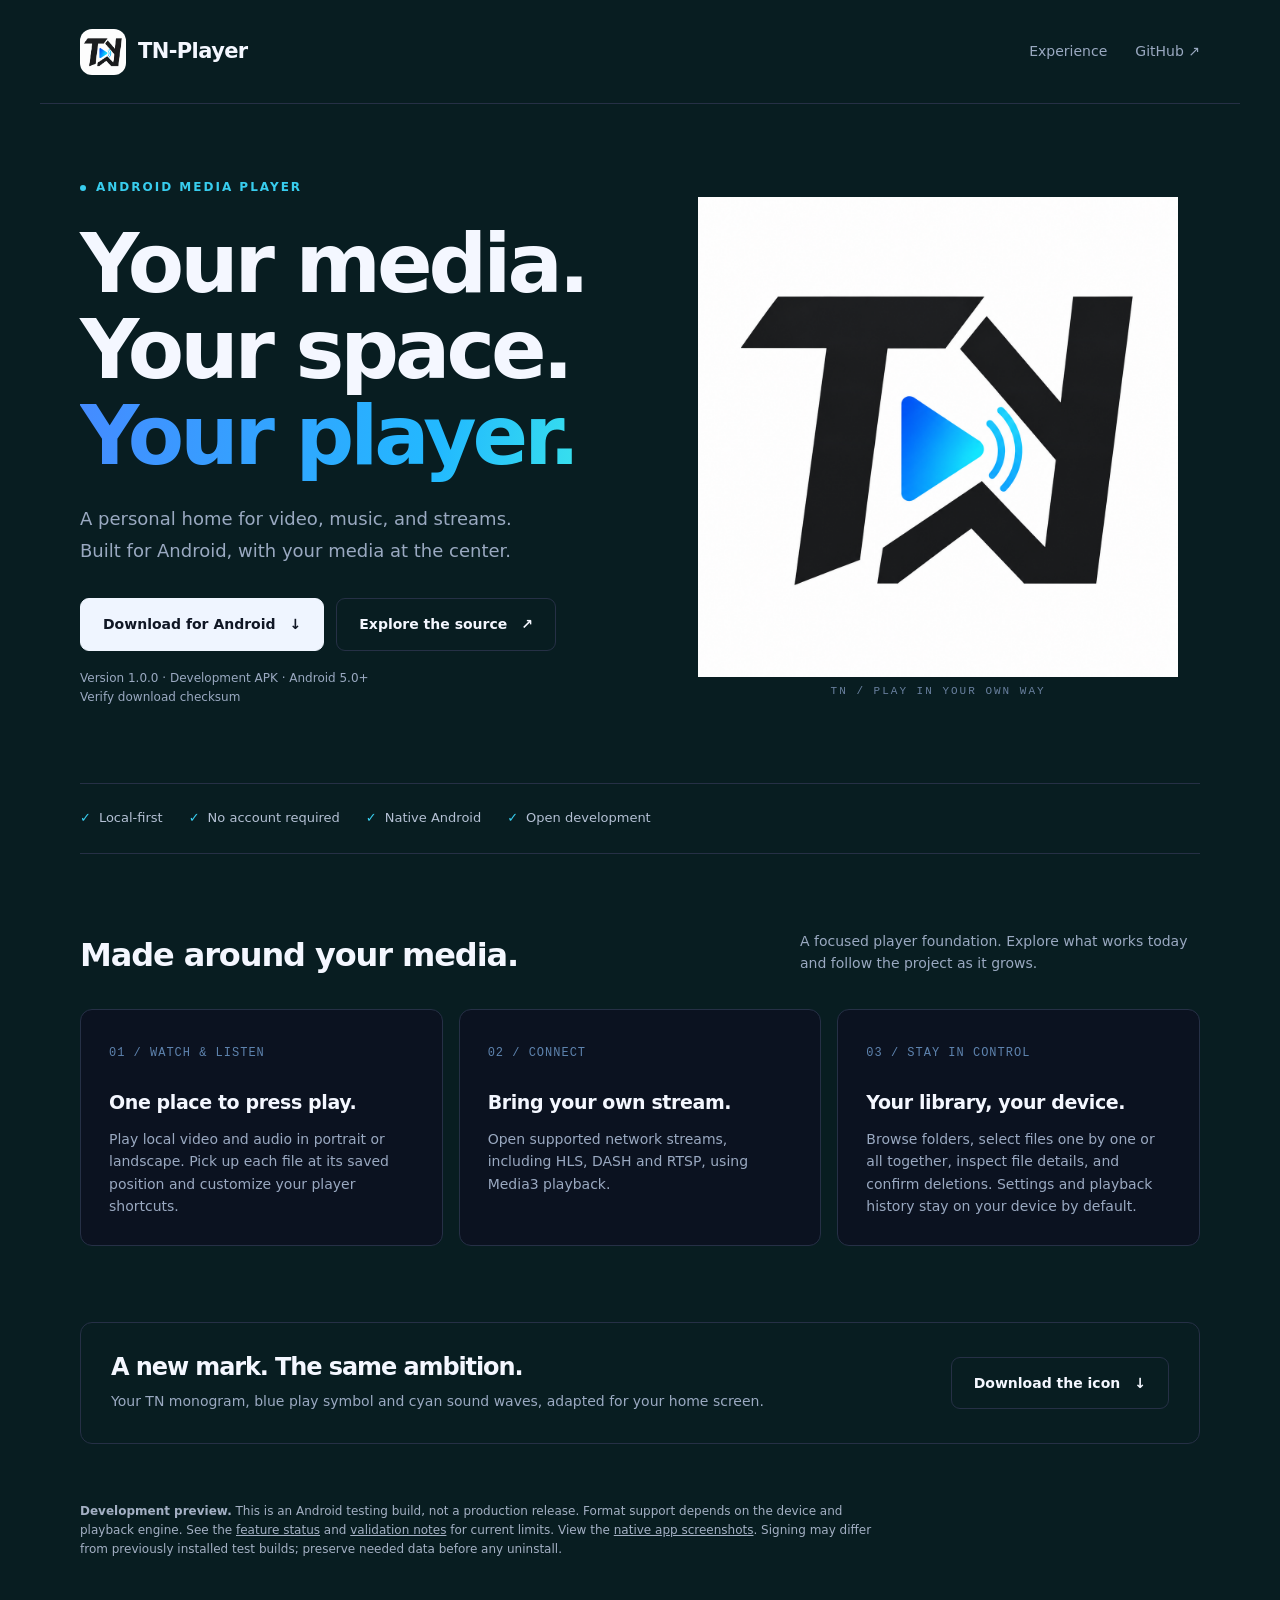
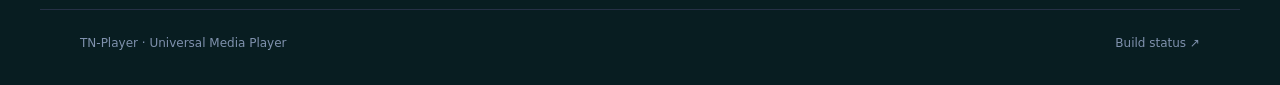
==== index.html @ 4b14e3c4 "Document validated file controls and player upgrade with native screenshots [skip ci]" ====
<!doctype html>
<html lang="en">
<head>
<meta charset="utf-8"><meta name="viewport" content="width=device-width, initial-scale=1">
<title>TN-Player — Your media. Your player.</title>
<meta name="description" content="Meet TN-Player, a local-first Android media player. Explore the project and download the latest testing build.">
<meta name="theme-color" content="#081d21"><link rel="icon" type="image/png" href="assets/tn-player-icon.png?brand=tn-user-logo"><link rel="apple-touch-icon" href="assets/tn-player-icon.png?brand=tn-user-logo">
<style>
:root{color-scheme:dark;--ink:#081d21;--text:#f4f7ff;--muted:#9aa9c1;--line:#263046;--accent:#38cdee}*{box-sizing:border-box}html{scroll-behavior:smooth}body{margin:0;background:var(--ink);color:var(--text);font:16px/1.6 system-ui,-apple-system,BlinkMacSystemFont,"Segoe UI",sans-serif}a{color:inherit;text-decoration:none}a:focus-visible{outline:3px solid var(--accent);outline-offset:6px}button,a{touch-action:manipulation}main,header,footer{max-width:1200px;margin:auto;padding:0 40px}header{height:104px;display:flex;align-items:center;justify-content:space-between;border-bottom:1px solid var(--line)}.brand{display:flex;align-items:center;gap:12px;font-size:21px;font-weight:750;letter-spacing:-.6px}.brand img{width:46px;height:46px;border-radius:12px}nav{display:flex;gap:28px;color:var(--muted);font-size:14px}nav a:hover{color:white}.hero{min-height:650px;display:grid;grid-template-columns:1.1fr 1fr;align-items:center;gap:20px;padding:74px 0 64px}.eyebrow{font-size:12px;font-weight:650;letter-spacing:2px;color:var(--accent);text-transform:uppercase;display:flex;align-items:center;gap:10px}.eyebrow:before{content:"";width:6px;height:6px;border-radius:100%;background:var(--accent)}h1{font-size:clamp(48px,6.6vw,82px);line-height:1.05;font-weight:720;letter-spacing:-4px;margin:24px 0}.gradient{background:linear-gradient(100deg,#458bff,#22b9ff 72%,#38e0ed);color:transparent;background-clip:text}p{color:var(--muted)}.intro{max-width:435px;font-size:18px;line-height:1.75}.actions{display:flex;flex-wrap:wrap;gap:12px;margin-top:32px}.button{display:inline-flex;align-items:center;justify-content:center;gap:14px;padding:14px 22px;min-height:52px;border:1px solid var(--line);border-radius:9px;font-size:14px;font-weight:650;transition:background .2s}.button.primary{background:#eff5ff;color:#101725;border-color:#eff5ff}.button:hover{background:#1a263e}.button.primary:hover{background:#bfeefb}.note{font-size:12px;margin-top:18px;max-width:450px}.art{position:relative;display:flex;flex-direction:column;align-items:center}.art img{display:block;width:100%;max-width:480px;aspect-ratio:1;object-fit:contain}.art-label{color:#69809f;font:11px/1.6 ui-monospace,monospace;letter-spacing:2px;margin-top:6px}.facts{display:flex;gap:26px;flex-wrap:wrap;padding:24px 0;border-top:1px solid var(--line);border-bottom:1px solid var(--line);color:#b4c0d4;font-size:13px}.facts span:before{content:"✓";color:var(--accent);margin-right:8px}.details{padding:76px 0}.section-head{display:flex;justify-content:space-between;align-items:end;gap:28px;margin-bottom:34px}h2{font-size:32px;line-height:1.2;letter-spacing:-1.1px;margin:0}.section-head p{max-width:400px;font-size:14px;margin:0}.cards{display:grid;grid-template-columns:repeat(3,1fr);gap:16px}.card{border:1px solid var(--line);border-radius:12px;padding:28px;background:#0b1220}.number{font:12px ui-monospace,monospace;color:#5e83ae;letter-spacing:1px}h3{font-size:19px;font-weight:620;margin:24px 0 10px;letter-spacing:-.4px}.card p{font-size:14px;margin:0}.identity{display:flex;align-items:center;justify-content:space-between;gap:24px;border:1px solid var(--line);border-radius:12px;padding:30px;margin-bottom:58px}.identity h2{font-size:24px}.identity p{font-size:14px;margin:8px 0 0}.status{color:#a4b0c4;font-size:12px;max-width:820px;padding-bottom:38px}.status a{text-decoration:underline}footer{display:flex;justify-content:space-between;gap:20px;padding-top:24px;padding-bottom:32px;border-top:1px solid var(--line);font-size:12px;color:#7f91ad}.skip{position:absolute;left:-9999px}.skip:focus{left:20px;top:10px;background:#fff;color:#000;padding:10px;z-index:2}@media(max-width:760px){main,header,footer{padding-left:24px;padding-right:24px}header{height:82px}nav{gap:18px}nav .optional{display:none}.hero{grid-template-columns:1fr;padding:48px 0 32px;gap:20px}.hero h1{letter-spacing:-2.5px}.intro{font-size:17px}.art{grid-row:2;max-width:330px;margin:auto}.art img{max-width:300px}.art-label{font-size:10px}.facts{gap:16px;font-size:12px}.details{padding:48px 0}.section-head{display:block}.section-head p{margin-top:18px}.cards{grid-template-columns:1fr}.card{padding:24px}.card h3{margin-top:14px}.identity{align-items:start;flex-direction:column;padding:24px}footer{flex-wrap:wrap}}@media(prefers-reduced-motion:reduce){html{scroll-behavior:auto}*{transition:none!important}}
</style>
</head>
<body>
<a class="skip" href="#main">Skip to content</a>
<header><a class="brand" href="./" aria-label="TN-Player home"><img src="assets/tn-player-icon.png?brand=tn-user-logo" alt="" width="46" height="46">TN-Player</a><nav aria-label="Main navigation"><a class="optional" href="#experience">Experience</a><a href="https://github.com/Tajoor621/TN-Player">GitHub ↗</a></nav></header>
<main id="main">
<section class="hero" aria-labelledby="title"><div><div class="eyebrow">Android media player</div><h1 id="title">Your media.<br>Your space.<br><span class="gradient">Your player.</span></h1><p class="intro">A personal home for video, music, and streams. Built for Android, with your media at the center.</p><div class="actions"><a class="button primary" href="downloads/TN-Player-1.0.0-debug.apk" download>Download for Android <span aria-hidden="true">↓</span></a><a class="button" href="https://github.com/Tajoor621/TN-Player">Explore the source <span aria-hidden="true">↗</span></a></div><p class="note">Version 1.0.0 · Development APK · Android 5.0+<br><a href="downloads/SHA256SUMS.txt">Verify download checksum</a></p></div><div class="art"><img src="assets/tn-player-icon.png?brand=tn-user-logo" alt="TN-Player icon: black TN monogram with a blue play symbol and cyan sound waves" width="480" height="480" fetchpriority="high"><div class="art-label">TN / PLAY IN YOUR OWN WAY</div></div></section>
<div class="facts" aria-label="App principles"><span>Local-first</span><span>No account required</span><span>Native Android</span><span>Open development</span></div>
<section class="details" id="experience" aria-labelledby="experience-title"><div class="section-head"><h2 id="experience-title">Made around your media.</h2><p>A focused player foundation. Explore what works today and follow the project as it grows.</p></div><div class="cards"><article class="card"><span class="number">01 / WATCH &amp; LISTEN</span><h3>One place to press play.</h3><p>Play local video and audio in portrait or landscape. Pick up each file at its saved position and customize your player shortcuts.</p></article><article class="card"><span class="number">02 / CONNECT</span><h3>Bring your own stream.</h3><p>Open supported network streams, including HLS, DASH and RTSP, using Media3 playback.</p></article><article class="card"><span class="number">03 / STAY IN CONTROL</span><h3>Your library, your device.</h3><p>Browse folders, select files one by one or all together, inspect file details, and confirm deletions. Settings and playback history stay on your device by default.</p></article></div></section>
<section class="identity" aria-labelledby="identity-title"><div><h2 id="identity-title">A new mark. The same ambition.</h2><p>Your TN monogram, blue play symbol and cyan sound waves, adapted for your home screen.</p></div><a class="button" href="assets/tn-player-icon.png?brand=tn-user-logo" download="TN-Player-logo.png">Download the icon <span aria-hidden="true">↓</span></a></section>
<p class="status"><strong>Development preview.</strong> This is an Android testing build, not a production release. Format support depends on the device and playback engine. See the <a href="https://github.com/Tajoor621/TN-Player/blob/main/FEATURE_STATUS.md">feature status</a> and <a href="https://github.com/Tajoor621/TN-Player/blob/main/VALIDATION.md">validation notes</a> for current limits. View the <a href="https://github.com/Tajoor621/TN-Player/blob/main/validation/reference-ui/README.md">native app screenshots</a>. Signing may differ from previously installed test builds; preserve needed data before any uninstall.</p>
</main><footer><span>TN-Player · Universal Media Player</span><a href="https://github.com/Tajoor621/TN-Player/actions">Build status ↗</a></footer>
</body></html>
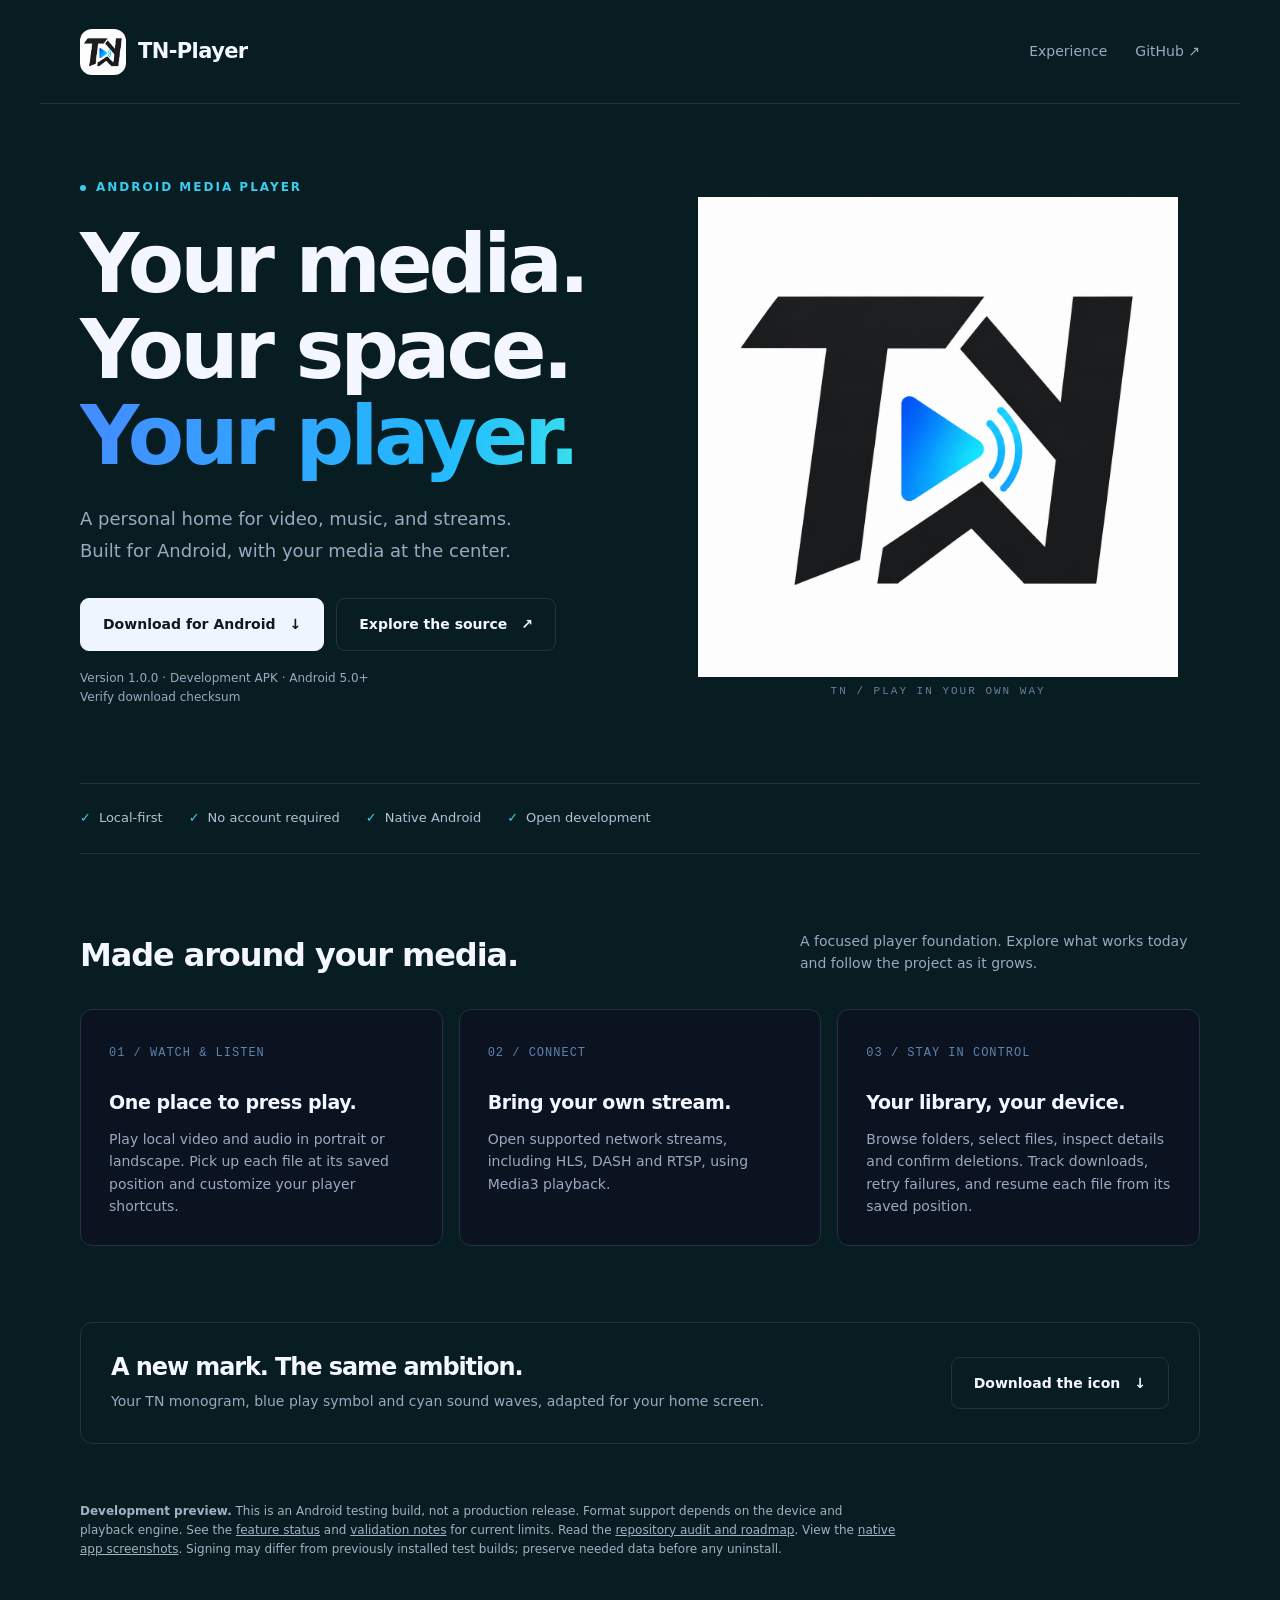
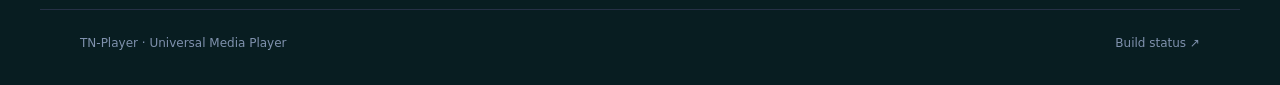
==== commit 0865d8e7: "Publish audit evidence and prevent duplicate dependency-update checks [skip ci]" ====
--- a/index.html
+++ b/index.html
@@ -15,8 +15,8 @@
 <main id="main">
 <section class="hero" aria-labelledby="title"><div><div class="eyebrow">Android media player</div><h1 id="title">Your media.<br>Your space.<br><span class="gradient">Your player.</span></h1><p class="intro">A personal home for video, music, and streams. Built for Android, with your media at the center.</p><div class="actions"><a class="button primary" href="downloads/TN-Player-1.0.0-debug.apk" download>Download for Android <span aria-hidden="true">↓</span></a><a class="button" href="https://github.com/Tajoor621/TN-Player">Explore the source <span aria-hidden="true">↗</span></a></div><p class="note">Version 1.0.0 · Development APK · Android 5.0+<br><a href="downloads/SHA256SUMS.txt">Verify download checksum</a></p></div><div class="art"><img src="assets/tn-player-icon.png?brand=tn-user-logo" alt="TN-Player icon: black TN monogram with a blue play symbol and cyan sound waves" width="480" height="480" fetchpriority="high"><div class="art-label">TN / PLAY IN YOUR OWN WAY</div></div></section>
 <div class="facts" aria-label="App principles"><span>Local-first</span><span>No account required</span><span>Native Android</span><span>Open development</span></div>
-<section class="details" id="experience" aria-labelledby="experience-title"><div class="section-head"><h2 id="experience-title">Made around your media.</h2><p>A focused player foundation. Explore what works today and follow the project as it grows.</p></div><div class="cards"><article class="card"><span class="number">01 / WATCH &amp; LISTEN</span><h3>One place to press play.</h3><p>Play local video and audio in portrait or landscape. Pick up each file at its saved position and customize your player shortcuts.</p></article><article class="card"><span class="number">02 / CONNECT</span><h3>Bring your own stream.</h3><p>Open supported network streams, including HLS, DASH and RTSP, using Media3 playback.</p></article><article class="card"><span class="number">03 / STAY IN CONTROL</span><h3>Your library, your device.</h3><p>Browse folders, select files one by one or all together, inspect file details, and confirm deletions. Settings and playback history stay on your device by default.</p></article></div></section>
+<section class="details" id="experience" aria-labelledby="experience-title"><div class="section-head"><h2 id="experience-title">Made around your media.</h2><p>A focused player foundation. Explore what works today and follow the project as it grows.</p></div><div class="cards"><article class="card"><span class="number">01 / WATCH &amp; LISTEN</span><h3>One place to press play.</h3><p>Play local video and audio in portrait or landscape. Pick up each file at its saved position and customize your player shortcuts.</p></article><article class="card"><span class="number">02 / CONNECT</span><h3>Bring your own stream.</h3><p>Open supported network streams, including HLS, DASH and RTSP, using Media3 playback.</p></article><article class="card"><span class="number">03 / STAY IN CONTROL</span><h3>Your library, your device.</h3><p>Browse folders, select files, inspect details and confirm deletions. Track downloads, retry failures, and resume each file from its saved position.</p></article></div></section>
 <section class="identity" aria-labelledby="identity-title"><div><h2 id="identity-title">A new mark. The same ambition.</h2><p>Your TN monogram, blue play symbol and cyan sound waves, adapted for your home screen.</p></div><a class="button" href="assets/tn-player-icon.png?brand=tn-user-logo" download="TN-Player-logo.png">Download the icon <span aria-hidden="true">↓</span></a></section>
-<p class="status"><strong>Development preview.</strong> This is an Android testing build, not a production release. Format support depends on the device and playback engine. See the <a href="https://github.com/Tajoor621/TN-Player/blob/main/FEATURE_STATUS.md">feature status</a> and <a href="https://github.com/Tajoor621/TN-Player/blob/main/VALIDATION.md">validation notes</a> for current limits. View the <a href="https://github.com/Tajoor621/TN-Player/blob/main/validation/reference-ui/README.md">native app screenshots</a>. Signing may differ from previously installed test builds; preserve needed data before any uninstall.</p>
+<p class="status"><strong>Development preview.</strong> This is an Android testing build, not a production release. Format support depends on the device and playback engine. See the <a href="https://github.com/Tajoor621/TN-Player/blob/main/FEATURE_STATUS.md">feature status</a> and <a href="https://github.com/Tajoor621/TN-Player/blob/main/VALIDATION.md">validation notes</a> for current limits. Read the <a href="https://github.com/Tajoor621/TN-Player/blob/main/AUDIT.md">repository audit and roadmap</a>. View the <a href="https://github.com/Tajoor621/TN-Player/blob/main/validation/reference-ui/README.md">native app screenshots</a>. Signing may differ from previously installed test builds; preserve needed data before any uninstall.</p>
 </main><footer><span>TN-Player · Universal Media Player</span><a href="https://github.com/Tajoor621/TN-Player/actions">Build status ↗</a></footer>
 </body></html>
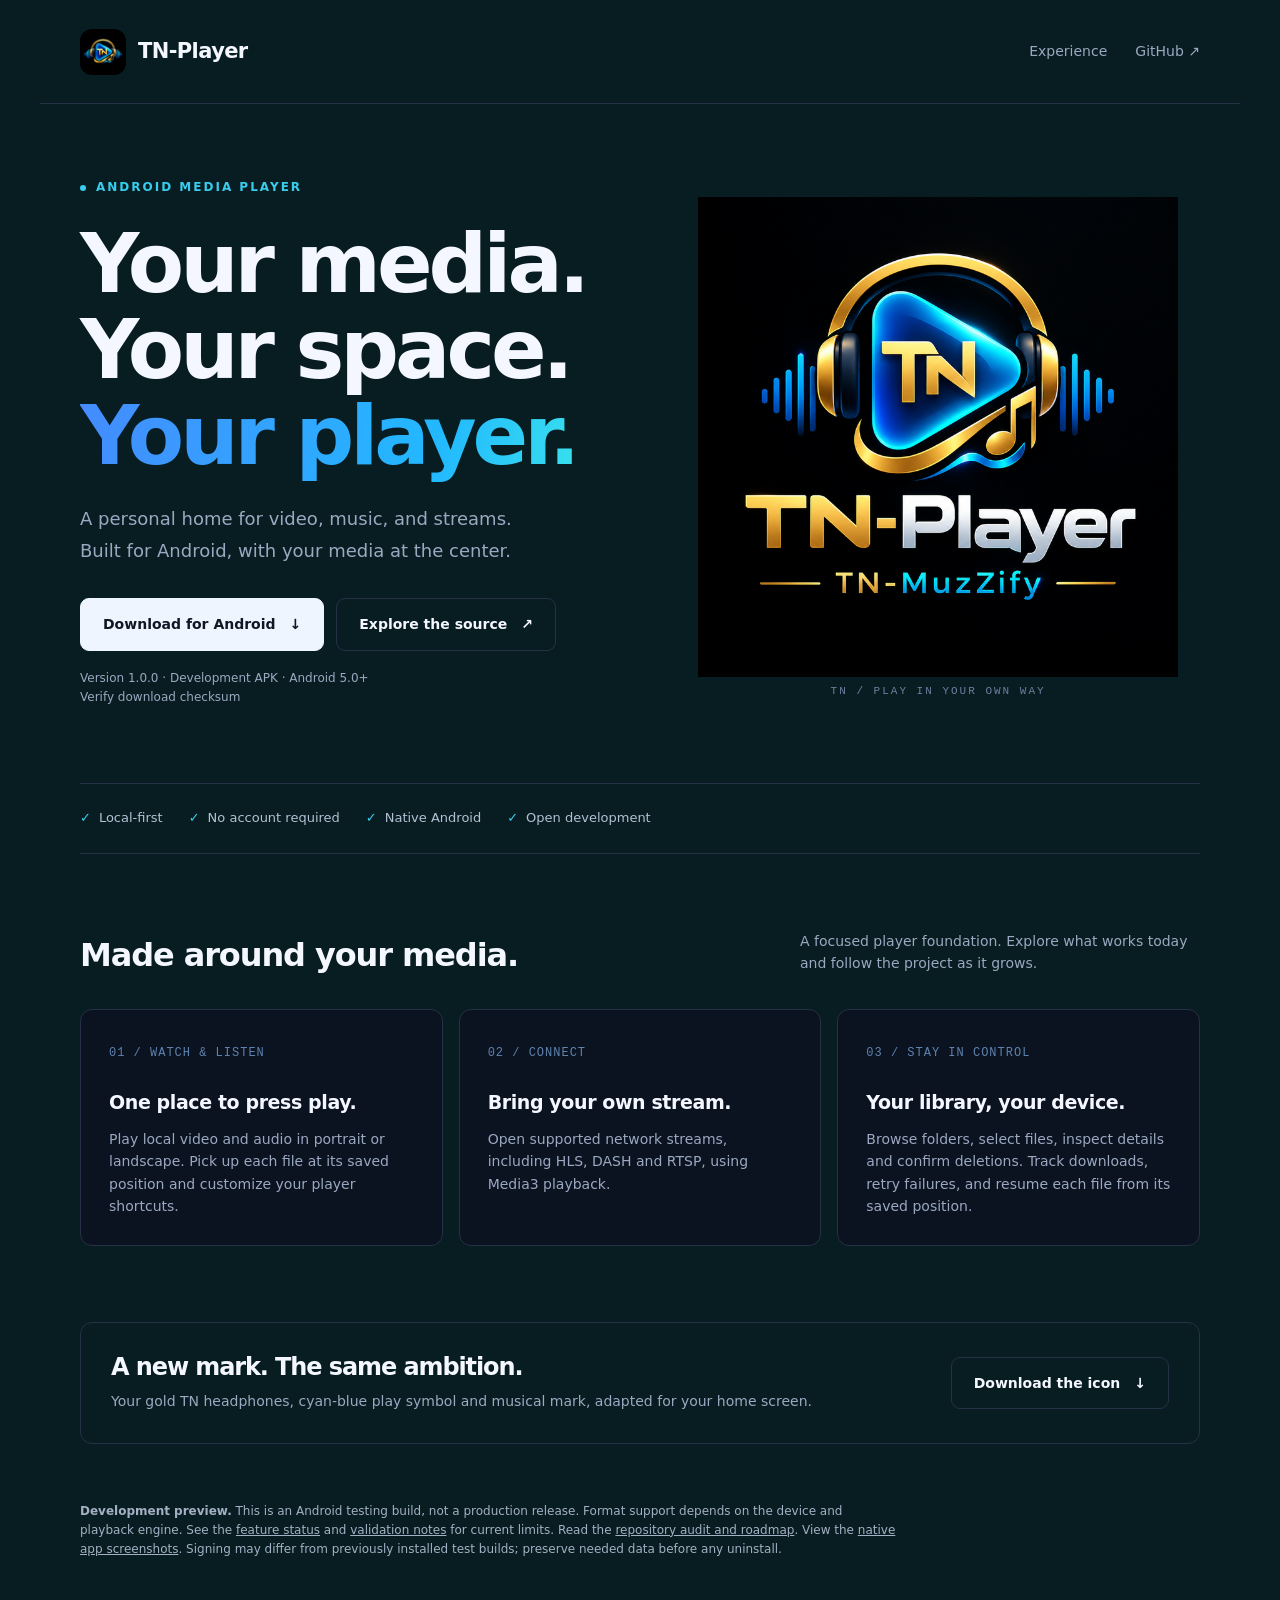
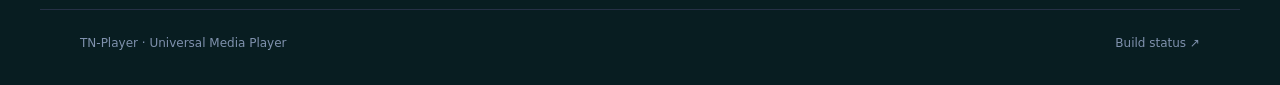
==== commit 82b7642d: "Integrate supplied gold TN identity, encrypted caption recovery and player controls" ====
--- a/index.html
+++ b/index.html
@@ -4,19 +4,19 @@
 <meta charset="utf-8"><meta name="viewport" content="width=device-width, initial-scale=1">
 <title>TN-Player — Your media. Your player.</title>
 <meta name="description" content="Meet TN-Player, a local-first Android media player. Explore the project and download the latest testing build.">
-<meta name="theme-color" content="#081d21"><link rel="icon" type="image/png" href="assets/tn-player-icon.png?brand=tn-user-logo"><link rel="apple-touch-icon" href="assets/tn-player-icon.png?brand=tn-user-logo">
+<meta name="theme-color" content="#081d21"><link rel="icon" type="image/png" href="assets/tn-player-icon.png?brand=tn-gold-cyan-20261018"><link rel="apple-touch-icon" href="assets/tn-player-icon.png?brand=tn-gold-cyan-20261018">
 <style>
 :root{color-scheme:dark;--ink:#081d21;--text:#f4f7ff;--muted:#9aa9c1;--line:#263046;--accent:#38cdee}*{box-sizing:border-box}html{scroll-behavior:smooth}body{margin:0;background:var(--ink);color:var(--text);font:16px/1.6 system-ui,-apple-system,BlinkMacSystemFont,"Segoe UI",sans-serif}a{color:inherit;text-decoration:none}a:focus-visible{outline:3px solid var(--accent);outline-offset:6px}button,a{touch-action:manipulation}main,header,footer{max-width:1200px;margin:auto;padding:0 40px}header{height:104px;display:flex;align-items:center;justify-content:space-between;border-bottom:1px solid var(--line)}.brand{display:flex;align-items:center;gap:12px;font-size:21px;font-weight:750;letter-spacing:-.6px}.brand img{width:46px;height:46px;border-radius:12px}nav{display:flex;gap:28px;color:var(--muted);font-size:14px}nav a:hover{color:white}.hero{min-height:650px;display:grid;grid-template-columns:1.1fr 1fr;align-items:center;gap:20px;padding:74px 0 64px}.eyebrow{font-size:12px;font-weight:650;letter-spacing:2px;color:var(--accent);text-transform:uppercase;display:flex;align-items:center;gap:10px}.eyebrow:before{content:"";width:6px;height:6px;border-radius:100%;background:var(--accent)}h1{font-size:clamp(48px,6.6vw,82px);line-height:1.05;font-weight:720;letter-spacing:-4px;margin:24px 0}.gradient{background:linear-gradient(100deg,#458bff,#22b9ff 72%,#38e0ed);color:transparent;background-clip:text}p{color:var(--muted)}.intro{max-width:435px;font-size:18px;line-height:1.75}.actions{display:flex;flex-wrap:wrap;gap:12px;margin-top:32px}.button{display:inline-flex;align-items:center;justify-content:center;gap:14px;padding:14px 22px;min-height:52px;border:1px solid var(--line);border-radius:9px;font-size:14px;font-weight:650;transition:background .2s}.button.primary{background:#eff5ff;color:#101725;border-color:#eff5ff}.button:hover{background:#1a263e}.button.primary:hover{background:#bfeefb}.note{font-size:12px;margin-top:18px;max-width:450px}.art{position:relative;display:flex;flex-direction:column;align-items:center}.art img{display:block;width:100%;max-width:480px;aspect-ratio:1;object-fit:contain}.art-label{color:#69809f;font:11px/1.6 ui-monospace,monospace;letter-spacing:2px;margin-top:6px}.facts{display:flex;gap:26px;flex-wrap:wrap;padding:24px 0;border-top:1px solid var(--line);border-bottom:1px solid var(--line);color:#b4c0d4;font-size:13px}.facts span:before{content:"✓";color:var(--accent);margin-right:8px}.details{padding:76px 0}.section-head{display:flex;justify-content:space-between;align-items:end;gap:28px;margin-bottom:34px}h2{font-size:32px;line-height:1.2;letter-spacing:-1.1px;margin:0}.section-head p{max-width:400px;font-size:14px;margin:0}.cards{display:grid;grid-template-columns:repeat(3,1fr);gap:16px}.card{border:1px solid var(--line);border-radius:12px;padding:28px;background:#0b1220}.number{font:12px ui-monospace,monospace;color:#5e83ae;letter-spacing:1px}h3{font-size:19px;font-weight:620;margin:24px 0 10px;letter-spacing:-.4px}.card p{font-size:14px;margin:0}.identity{display:flex;align-items:center;justify-content:space-between;gap:24px;border:1px solid var(--line);border-radius:12px;padding:30px;margin-bottom:58px}.identity h2{font-size:24px}.identity p{font-size:14px;margin:8px 0 0}.status{color:#a4b0c4;font-size:12px;max-width:820px;padding-bottom:38px}.status a{text-decoration:underline}footer{display:flex;justify-content:space-between;gap:20px;padding-top:24px;padding-bottom:32px;border-top:1px solid var(--line);font-size:12px;color:#7f91ad}.skip{position:absolute;left:-9999px}.skip:focus{left:20px;top:10px;background:#fff;color:#000;padding:10px;z-index:2}@media(max-width:760px){main,header,footer{padding-left:24px;padding-right:24px}header{height:82px}nav{gap:18px}nav .optional{display:none}.hero{grid-template-columns:1fr;padding:48px 0 32px;gap:20px}.hero h1{letter-spacing:-2.5px}.intro{font-size:17px}.art{grid-row:2;max-width:330px;margin:auto}.art img{max-width:300px}.art-label{font-size:10px}.facts{gap:16px;font-size:12px}.details{padding:48px 0}.section-head{display:block}.section-head p{margin-top:18px}.cards{grid-template-columns:1fr}.card{padding:24px}.card h3{margin-top:14px}.identity{align-items:start;flex-direction:column;padding:24px}footer{flex-wrap:wrap}}@media(prefers-reduced-motion:reduce){html{scroll-behavior:auto}*{transition:none!important}}
 </style>
 </head>
 <body>
 <a class="skip" href="#main">Skip to content</a>
-<header><a class="brand" href="./" aria-label="TN-Player home"><img src="assets/tn-player-icon.png?brand=tn-user-logo" alt="" width="46" height="46">TN-Player</a><nav aria-label="Main navigation"><a class="optional" href="#experience">Experience</a><a href="https://github.com/Tajoor621/TN-Player">GitHub ↗</a></nav></header>
+<header><a class="brand" href="./" aria-label="TN-Player home"><img src="assets/tn-player-icon.png?brand=tn-gold-cyan-20261018" alt="" width="46" height="46">TN-Player</a><nav aria-label="Main navigation"><a class="optional" href="#experience">Experience</a><a href="https://github.com/Tajoor621/TN-Player">GitHub ↗</a></nav></header>
 <main id="main">
-<section class="hero" aria-labelledby="title"><div><div class="eyebrow">Android media player</div><h1 id="title">Your media.<br>Your space.<br><span class="gradient">Your player.</span></h1><p class="intro">A personal home for video, music, and streams. Built for Android, with your media at the center.</p><div class="actions"><a class="button primary" href="downloads/TN-Player-1.0.0-debug.apk" download>Download for Android <span aria-hidden="true">↓</span></a><a class="button" href="https://github.com/Tajoor621/TN-Player">Explore the source <span aria-hidden="true">↗</span></a></div><p class="note">Version 1.0.0 · Development APK · Android 5.0+<br><a href="downloads/SHA256SUMS.txt">Verify download checksum</a></p></div><div class="art"><img src="assets/tn-player-icon.png?brand=tn-user-logo" alt="TN-Player icon: black TN monogram with a blue play symbol and cyan sound waves" width="480" height="480" fetchpriority="high"><div class="art-label">TN / PLAY IN YOUR OWN WAY</div></div></section>
+<section class="hero" aria-labelledby="title"><div><div class="eyebrow">Android media player</div><h1 id="title">Your media.<br>Your space.<br><span class="gradient">Your player.</span></h1><p class="intro">A personal home for video, music, and streams. Built for Android, with your media at the center.</p><div class="actions"><a class="button primary" href="downloads/TN-Player-1.0.0-debug.apk" download>Download for Android <span aria-hidden="true">↓</span></a><a class="button" href="https://github.com/Tajoor621/TN-Player">Explore the source <span aria-hidden="true">↗</span></a></div><p class="note">Version 1.0.0 · Development APK · Android 5.0+<br><a href="downloads/SHA256SUMS.txt">Verify download checksum</a></p></div><div class="art"><img src="assets/tn-player-brand.png?brand=tn-gold-cyan-20261018" alt="TN-Player icon: gold TN headphones and a cyan-blue play symbol" width="480" height="480" fetchpriority="high"><div class="art-label">TN / PLAY IN YOUR OWN WAY</div></div></section>
 <div class="facts" aria-label="App principles"><span>Local-first</span><span>No account required</span><span>Native Android</span><span>Open development</span></div>
 <section class="details" id="experience" aria-labelledby="experience-title"><div class="section-head"><h2 id="experience-title">Made around your media.</h2><p>A focused player foundation. Explore what works today and follow the project as it grows.</p></div><div class="cards"><article class="card"><span class="number">01 / WATCH &amp; LISTEN</span><h3>One place to press play.</h3><p>Play local video and audio in portrait or landscape. Pick up each file at its saved position and customize your player shortcuts.</p></article><article class="card"><span class="number">02 / CONNECT</span><h3>Bring your own stream.</h3><p>Open supported network streams, including HLS, DASH and RTSP, using Media3 playback.</p></article><article class="card"><span class="number">03 / STAY IN CONTROL</span><h3>Your library, your device.</h3><p>Browse folders, select files, inspect details and confirm deletions. Track downloads, retry failures, and resume each file from its saved position.</p></article></div></section>
-<section class="identity" aria-labelledby="identity-title"><div><h2 id="identity-title">A new mark. The same ambition.</h2><p>Your TN monogram, blue play symbol and cyan sound waves, adapted for your home screen.</p></div><a class="button" href="assets/tn-player-icon.png?brand=tn-user-logo" download="TN-Player-logo.png">Download the icon <span aria-hidden="true">↓</span></a></section>
+<section class="identity" aria-labelledby="identity-title"><div><h2 id="identity-title">A new mark. The same ambition.</h2><p>Your gold TN headphones, cyan-blue play symbol and musical mark, adapted for your home screen.</p></div><a class="button" href="assets/tn-player-icon.png?brand=tn-gold-cyan-20261018" download="TN-Player-logo.png">Download the icon <span aria-hidden="true">↓</span></a></section>
 <p class="status"><strong>Development preview.</strong> This is an Android testing build, not a production release. Format support depends on the device and playback engine. See the <a href="https://github.com/Tajoor621/TN-Player/blob/main/FEATURE_STATUS.md">feature status</a> and <a href="https://github.com/Tajoor621/TN-Player/blob/main/VALIDATION.md">validation notes</a> for current limits. Read the <a href="https://github.com/Tajoor621/TN-Player/blob/main/AUDIT.md">repository audit and roadmap</a>. View the <a href="https://github.com/Tajoor621/TN-Player/blob/main/validation/reference-ui/README.md">native app screenshots</a>. Signing may differ from previously installed test builds; preserve needed data before any uninstall.</p>
 </main><footer><span>TN-Player · Universal Media Player</span><a href="https://github.com/Tajoor621/TN-Player/actions">Build status ↗</a></footer>
 </body></html>
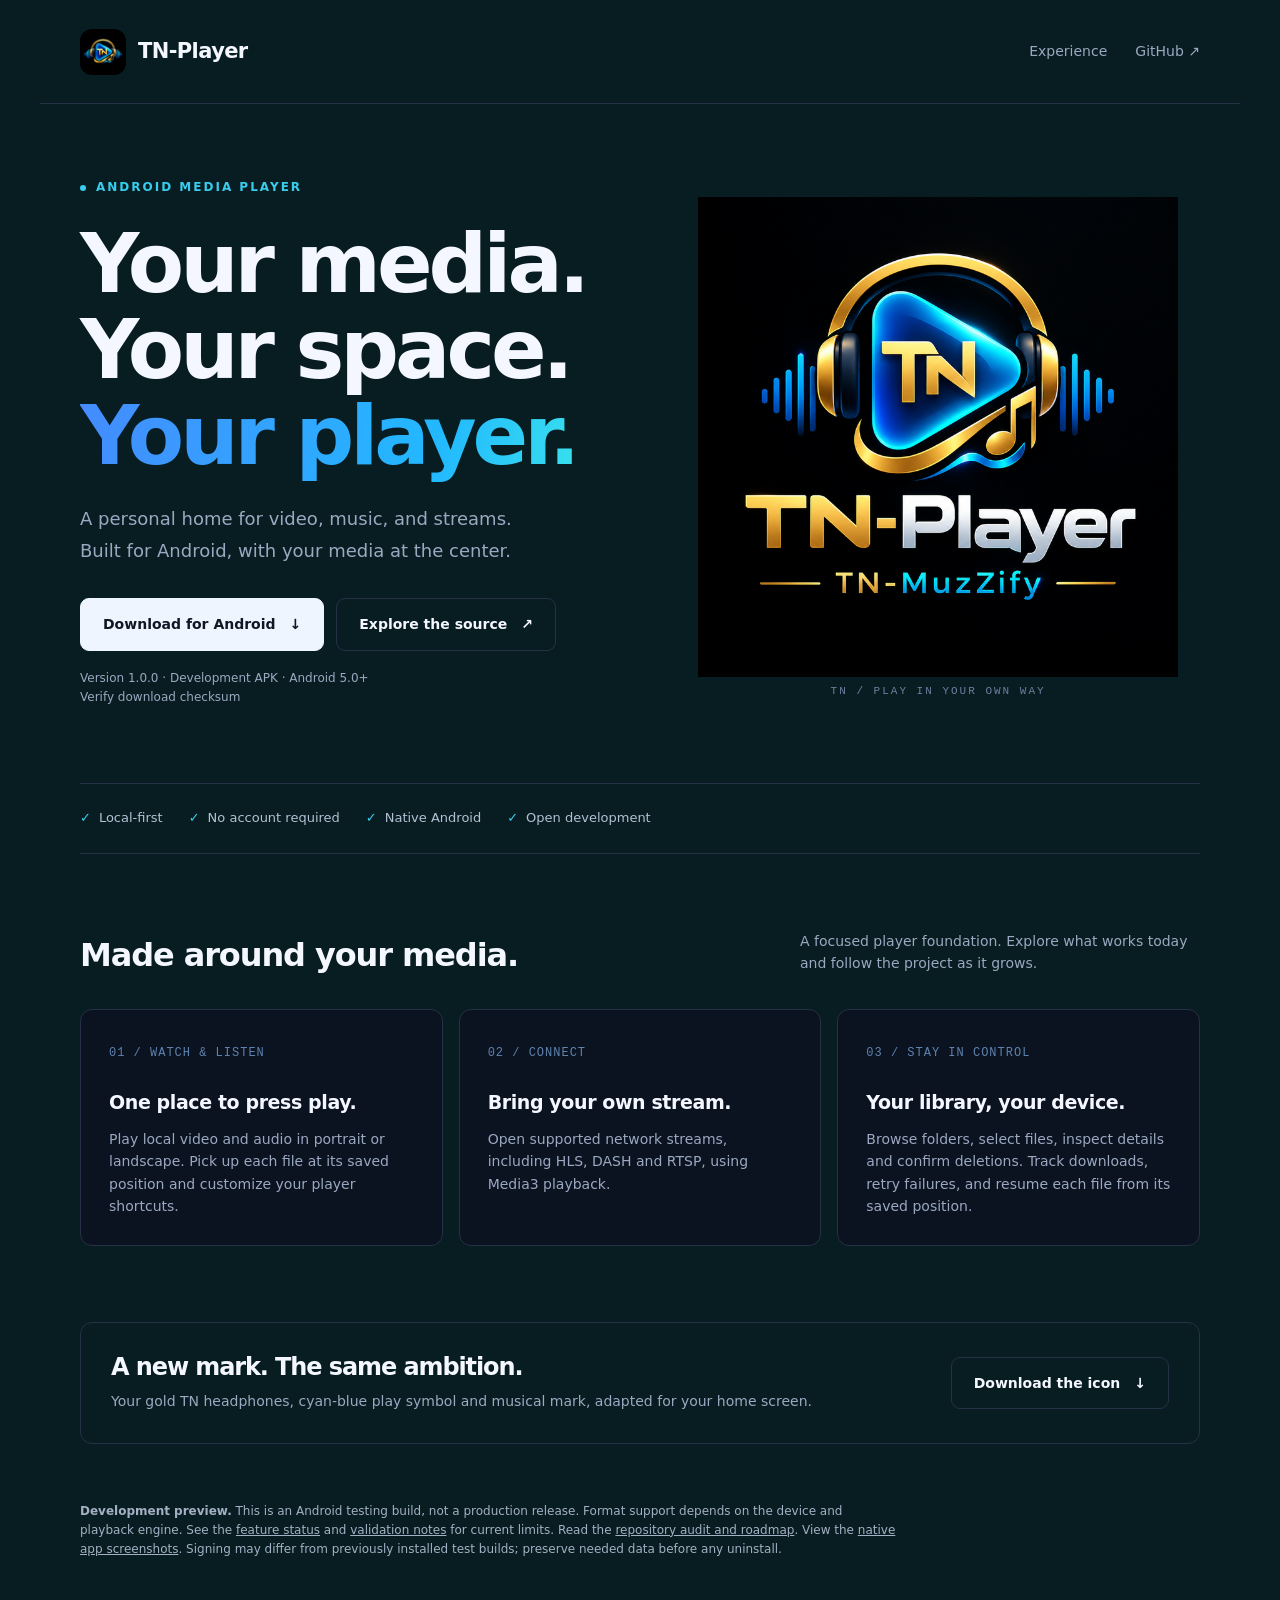
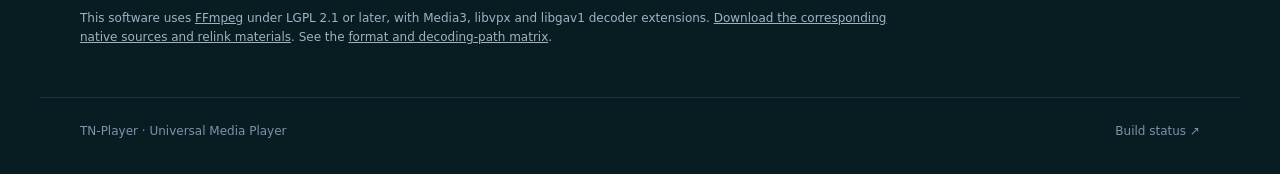
==== commit 81ed850e: "Integrate hardware-first software recovery, codec diagnostics and native playback tests" ====
--- a/index.html
+++ b/index.html
@@ -18,5 +18,6 @@
 <section class="details" id="experience" aria-labelledby="experience-title"><div class="section-head"><h2 id="experience-title">Made around your media.</h2><p>A focused player foundation. Explore what works today and follow the project as it grows.</p></div><div class="cards"><article class="card"><span class="number">01 / WATCH &amp; LISTEN</span><h3>One place to press play.</h3><p>Play local video and audio in portrait or landscape. Pick up each file at its saved position and customize your player shortcuts.</p></article><article class="card"><span class="number">02 / CONNECT</span><h3>Bring your own stream.</h3><p>Open supported network streams, including HLS, DASH and RTSP, using Media3 playback.</p></article><article class="card"><span class="number">03 / STAY IN CONTROL</span><h3>Your library, your device.</h3><p>Browse folders, select files, inspect details and confirm deletions. Track downloads, retry failures, and resume each file from its saved position.</p></article></div></section>
 <section class="identity" aria-labelledby="identity-title"><div><h2 id="identity-title">A new mark. The same ambition.</h2><p>Your gold TN headphones, cyan-blue play symbol and musical mark, adapted for your home screen.</p></div><a class="button" href="assets/tn-player-icon.png?brand=tn-gold-cyan-20261018" download="TN-Player-logo.png">Download the icon <span aria-hidden="true">↓</span></a></section>
 <p class="status"><strong>Development preview.</strong> This is an Android testing build, not a production release. Format support depends on the device and playback engine. See the <a href="https://github.com/Tajoor621/TN-Player/blob/main/FEATURE_STATUS.md">feature status</a> and <a href="https://github.com/Tajoor621/TN-Player/blob/main/VALIDATION.md">validation notes</a> for current limits. Read the <a href="https://github.com/Tajoor621/TN-Player/blob/main/AUDIT.md">repository audit and roadmap</a>. View the <a href="https://github.com/Tajoor621/TN-Player/blob/main/validation/reference-ui/README.md">native app screenshots</a>. Signing may differ from previously installed test builds; preserve needed data before any uninstall.</p>
+<p class="status">This software uses <a href="https://ffmpeg.org/">FFmpeg</a> under LGPL 2.1 or later, with Media3, libvpx and libgav1 decoder extensions. <a href="downloads/TN-Player-native-sources.tar.xz">Download the corresponding native sources and relink materials</a>. See the <a href="https://github.com/Tajoor621/TN-Player/blob/main/docs/FORMATS.md">format and decoding-path matrix</a>.</p>
 </main><footer><span>TN-Player · Universal Media Player</span><a href="https://github.com/Tajoor621/TN-Player/actions">Build status ↗</a></footer>
 </body></html>
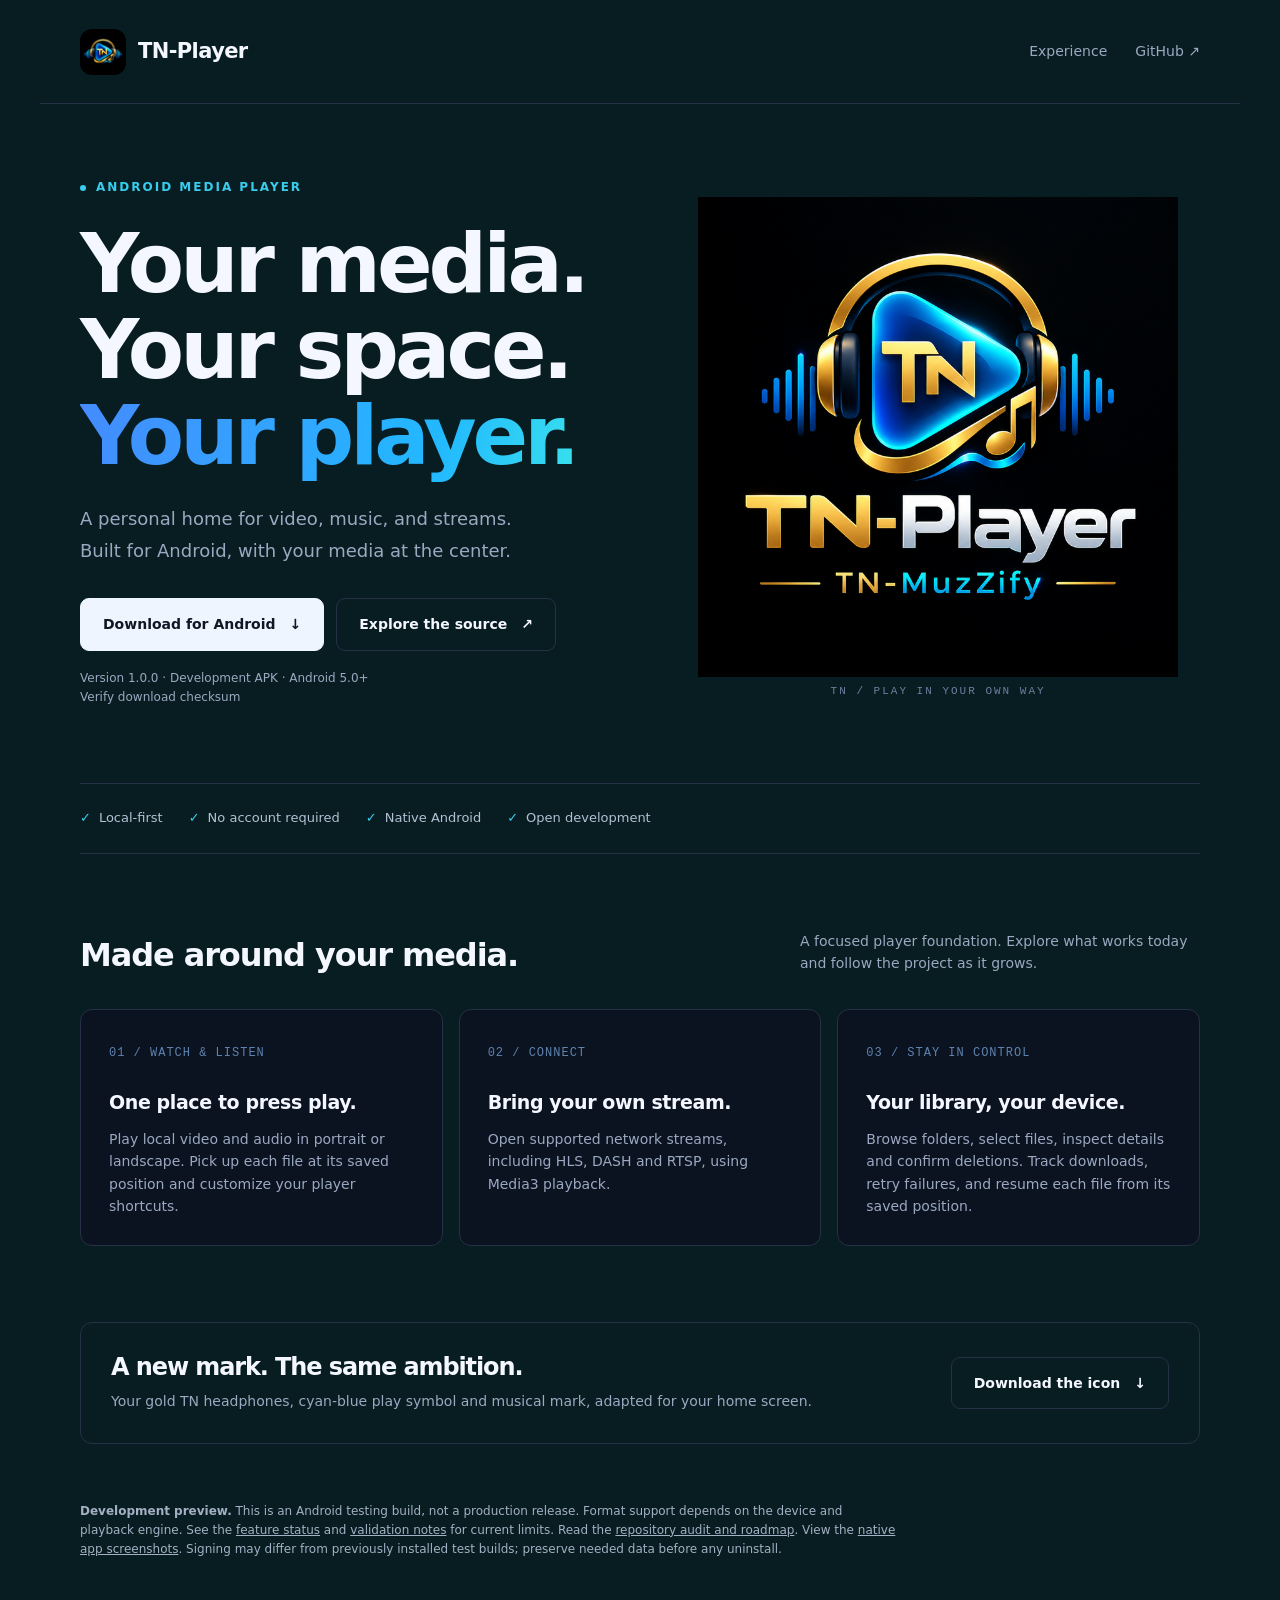
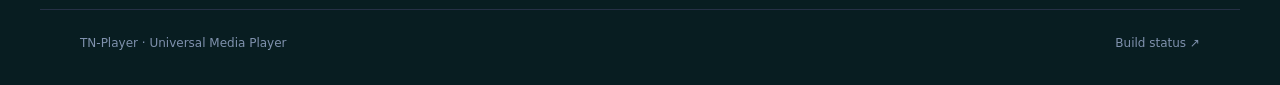
==== commit 03ab9957: "Integrate decoder source and defer APK delivery pending three further feature prompts" ====
--- a/index.html
+++ b/index.html
@@ -18,6 +18,5 @@
 <section class="details" id="experience" aria-labelledby="experience-title"><div class="section-head"><h2 id="experience-title">Made around your media.</h2><p>A focused player foundation. Explore what works today and follow the project as it grows.</p></div><div class="cards"><article class="card"><span class="number">01 / WATCH &amp; LISTEN</span><h3>One place to press play.</h3><p>Play local video and audio in portrait or landscape. Pick up each file at its saved position and customize your player shortcuts.</p></article><article class="card"><span class="number">02 / CONNECT</span><h3>Bring your own stream.</h3><p>Open supported network streams, including HLS, DASH and RTSP, using Media3 playback.</p></article><article class="card"><span class="number">03 / STAY IN CONTROL</span><h3>Your library, your device.</h3><p>Browse folders, select files, inspect details and confirm deletions. Track downloads, retry failures, and resume each file from its saved position.</p></article></div></section>
 <section class="identity" aria-labelledby="identity-title"><div><h2 id="identity-title">A new mark. The same ambition.</h2><p>Your gold TN headphones, cyan-blue play symbol and musical mark, adapted for your home screen.</p></div><a class="button" href="assets/tn-player-icon.png?brand=tn-gold-cyan-20261018" download="TN-Player-logo.png">Download the icon <span aria-hidden="true">↓</span></a></section>
 <p class="status"><strong>Development preview.</strong> This is an Android testing build, not a production release. Format support depends on the device and playback engine. See the <a href="https://github.com/Tajoor621/TN-Player/blob/main/FEATURE_STATUS.md">feature status</a> and <a href="https://github.com/Tajoor621/TN-Player/blob/main/VALIDATION.md">validation notes</a> for current limits. Read the <a href="https://github.com/Tajoor621/TN-Player/blob/main/AUDIT.md">repository audit and roadmap</a>. View the <a href="https://github.com/Tajoor621/TN-Player/blob/main/validation/reference-ui/README.md">native app screenshots</a>. Signing may differ from previously installed test builds; preserve needed data before any uninstall.</p>
-<p class="status">This software uses <a href="https://ffmpeg.org/">FFmpeg</a> under LGPL 2.1 or later, with Media3, libvpx and libgav1 decoder extensions. <a href="downloads/TN-Player-native-sources.tar.xz">Download the corresponding native sources and relink materials</a>. See the <a href="https://github.com/Tajoor621/TN-Player/blob/main/docs/FORMATS.md">format and decoding-path matrix</a>.</p>
 </main><footer><span>TN-Player · Universal Media Player</span><a href="https://github.com/Tajoor621/TN-Player/actions">Build status ↗</a></footer>
 </body></html>
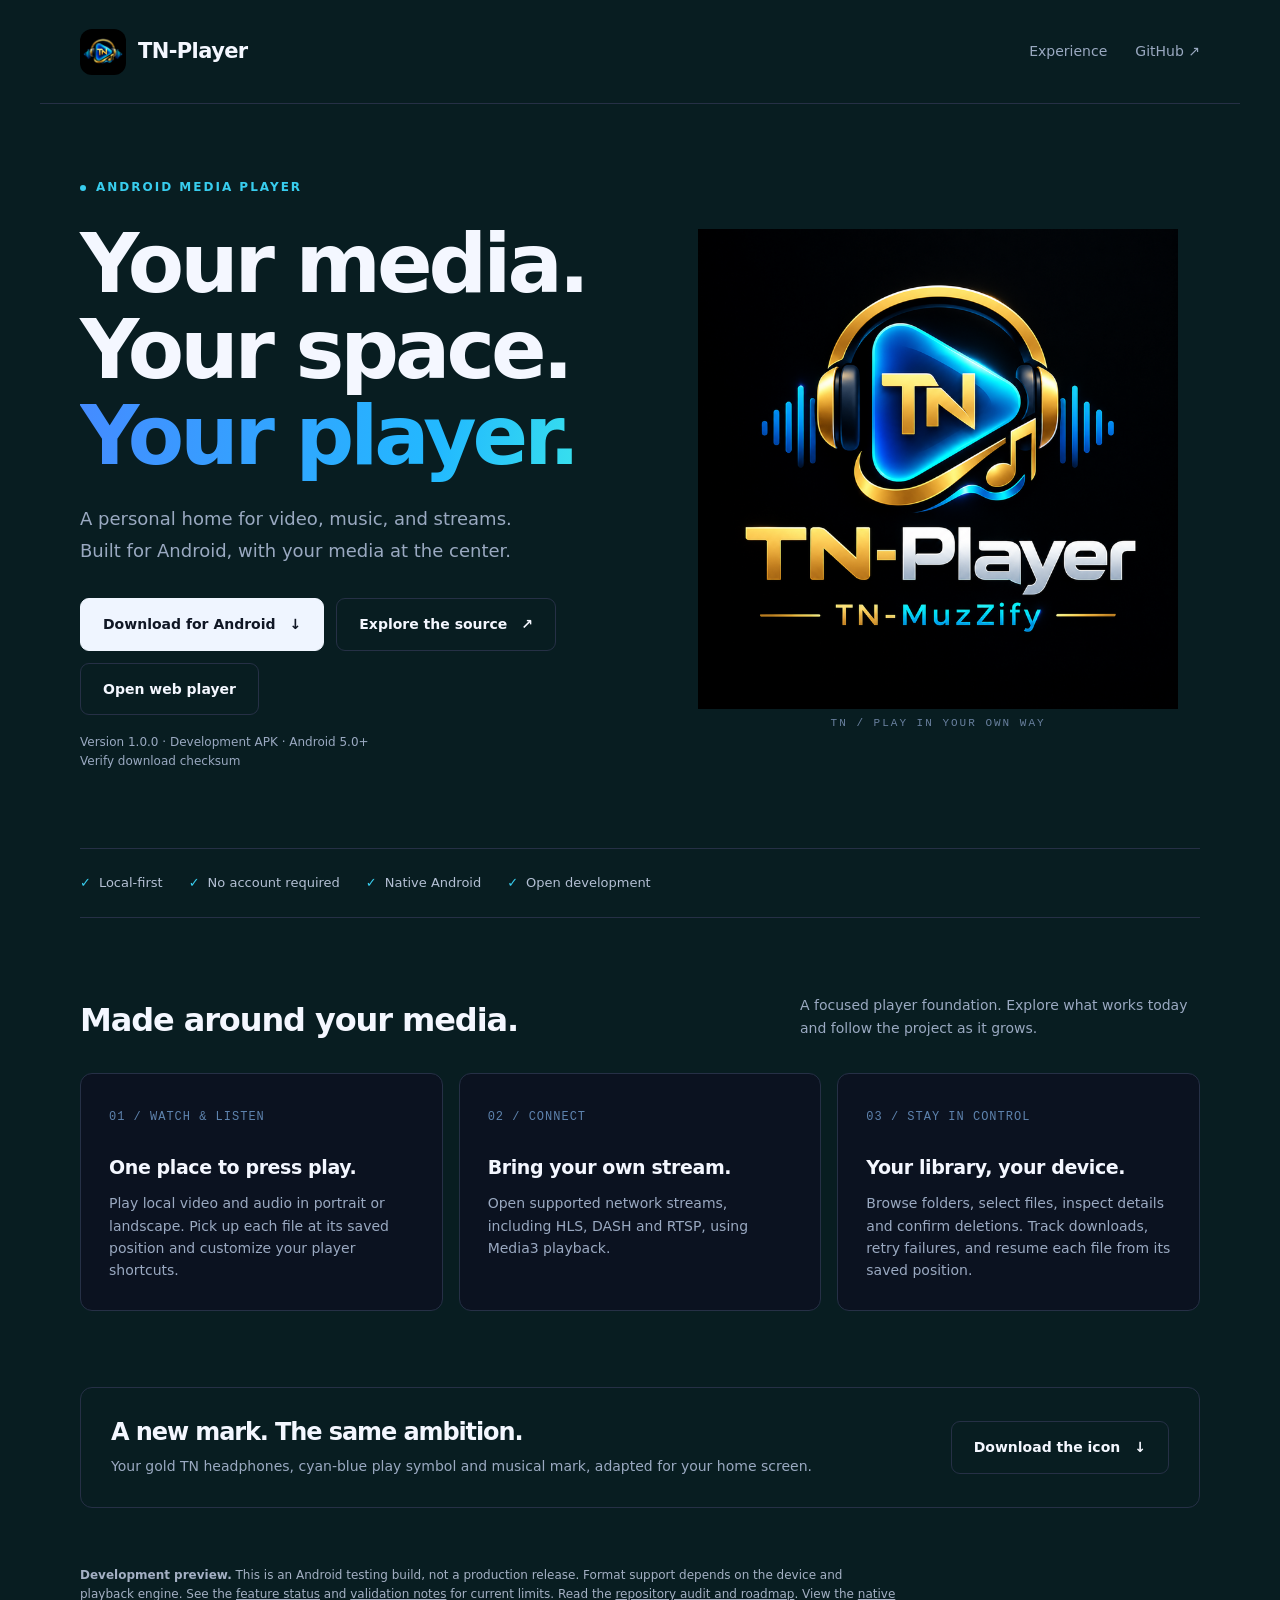
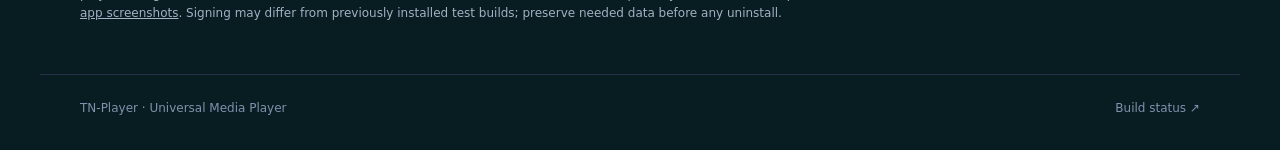
==== commit 45c3db10: "Add installable TN-Player Web and PWABuilder manifest checks" ====
--- a/index.html
+++ b/index.html
@@ -4,6 +4,8 @@
 <meta charset="utf-8"><meta name="viewport" content="width=device-width, initial-scale=1">
 <title>TN-Player — Your media. Your player.</title>
 <meta name="description" content="Meet TN-Player, a local-first Android media player. Explore the project and download the latest testing build.">
+<link rel="manifest" href="./manifest.webmanifest">
+<script src="./pwa.js" defer></script>
 <meta name="theme-color" content="#081d21"><link rel="icon" type="image/png" href="assets/tn-player-icon.png?brand=tn-gold-cyan-20261018"><link rel="apple-touch-icon" href="assets/tn-player-icon.png?brand=tn-gold-cyan-20261018">
 <style>
 :root{color-scheme:dark;--ink:#081d21;--text:#f4f7ff;--muted:#9aa9c1;--line:#263046;--accent:#38cdee}*{box-sizing:border-box}html{scroll-behavior:smooth}body{margin:0;background:var(--ink);color:var(--text);font:16px/1.6 system-ui,-apple-system,BlinkMacSystemFont,"Segoe UI",sans-serif}a{color:inherit;text-decoration:none}a:focus-visible{outline:3px solid var(--accent);outline-offset:6px}button,a{touch-action:manipulation}main,header,footer{max-width:1200px;margin:auto;padding:0 40px}header{height:104px;display:flex;align-items:center;justify-content:space-between;border-bottom:1px solid var(--line)}.brand{display:flex;align-items:center;gap:12px;font-size:21px;font-weight:750;letter-spacing:-.6px}.brand img{width:46px;height:46px;border-radius:12px}nav{display:flex;gap:28px;color:var(--muted);font-size:14px}nav a:hover{color:white}.hero{min-height:650px;display:grid;grid-template-columns:1.1fr 1fr;align-items:center;gap:20px;padding:74px 0 64px}.eyebrow{font-size:12px;font-weight:650;letter-spacing:2px;color:var(--accent);text-transform:uppercase;display:flex;align-items:center;gap:10px}.eyebrow:before{content:"";width:6px;height:6px;border-radius:100%;background:var(--accent)}h1{font-size:clamp(48px,6.6vw,82px);line-height:1.05;font-weight:720;letter-spacing:-4px;margin:24px 0}.gradient{background:linear-gradient(100deg,#458bff,#22b9ff 72%,#38e0ed);color:transparent;background-clip:text}p{color:var(--muted)}.intro{max-width:435px;font-size:18px;line-height:1.75}.actions{display:flex;flex-wrap:wrap;gap:12px;margin-top:32px}.button{display:inline-flex;align-items:center;justify-content:center;gap:14px;padding:14px 22px;min-height:52px;border:1px solid var(--line);border-radius:9px;font-size:14px;font-weight:650;transition:background .2s}.button.primary{background:#eff5ff;color:#101725;border-color:#eff5ff}.button:hover{background:#1a263e}.button.primary:hover{background:#bfeefb}.note{font-size:12px;margin-top:18px;max-width:450px}.art{position:relative;display:flex;flex-direction:column;align-items:center}.art img{display:block;width:100%;max-width:480px;aspect-ratio:1;object-fit:contain}.art-label{color:#69809f;font:11px/1.6 ui-monospace,monospace;letter-spacing:2px;margin-top:6px}.facts{display:flex;gap:26px;flex-wrap:wrap;padding:24px 0;border-top:1px solid var(--line);border-bottom:1px solid var(--line);color:#b4c0d4;font-size:13px}.facts span:before{content:"✓";color:var(--accent);margin-right:8px}.details{padding:76px 0}.section-head{display:flex;justify-content:space-between;align-items:end;gap:28px;margin-bottom:34px}h2{font-size:32px;line-height:1.2;letter-spacing:-1.1px;margin:0}.section-head p{max-width:400px;font-size:14px;margin:0}.cards{display:grid;grid-template-columns:repeat(3,1fr);gap:16px}.card{border:1px solid var(--line);border-radius:12px;padding:28px;background:#0b1220}.number{font:12px ui-monospace,monospace;color:#5e83ae;letter-spacing:1px}h3{font-size:19px;font-weight:620;margin:24px 0 10px;letter-spacing:-.4px}.card p{font-size:14px;margin:0}.identity{display:flex;align-items:center;justify-content:space-between;gap:24px;border:1px solid var(--line);border-radius:12px;padding:30px;margin-bottom:58px}.identity h2{font-size:24px}.identity p{font-size:14px;margin:8px 0 0}.status{color:#a4b0c4;font-size:12px;max-width:820px;padding-bottom:38px}.status a{text-decoration:underline}footer{display:flex;justify-content:space-between;gap:20px;padding-top:24px;padding-bottom:32px;border-top:1px solid var(--line);font-size:12px;color:#7f91ad}.skip{position:absolute;left:-9999px}.skip:focus{left:20px;top:10px;background:#fff;color:#000;padding:10px;z-index:2}@media(max-width:760px){main,header,footer{padding-left:24px;padding-right:24px}header{height:82px}nav{gap:18px}nav .optional{display:none}.hero{grid-template-columns:1fr;padding:48px 0 32px;gap:20px}.hero h1{letter-spacing:-2.5px}.intro{font-size:17px}.art{grid-row:2;max-width:330px;margin:auto}.art img{max-width:300px}.art-label{font-size:10px}.facts{gap:16px;font-size:12px}.details{padding:48px 0}.section-head{display:block}.section-head p{margin-top:18px}.cards{grid-template-columns:1fr}.card{padding:24px}.card h3{margin-top:14px}.identity{align-items:start;flex-direction:column;padding:24px}footer{flex-wrap:wrap}}@media(prefers-reduced-motion:reduce){html{scroll-behavior:auto}*{transition:none!important}}
@@ -13,7 +15,7 @@
 <a class="skip" href="#main">Skip to content</a>
 <header><a class="brand" href="./" aria-label="TN-Player home"><img src="assets/tn-player-icon.png?brand=tn-gold-cyan-20261018" alt="" width="46" height="46">TN-Player</a><nav aria-label="Main navigation"><a class="optional" href="#experience">Experience</a><a href="https://github.com/Tajoor621/TN-Player">GitHub ↗</a></nav></header>
 <main id="main">
-<section class="hero" aria-labelledby="title"><div><div class="eyebrow">Android media player</div><h1 id="title">Your media.<br>Your space.<br><span class="gradient">Your player.</span></h1><p class="intro">A personal home for video, music, and streams. Built for Android, with your media at the center.</p><div class="actions"><a class="button primary" href="downloads/TN-Player-1.0.0-debug.apk" download>Download for Android <span aria-hidden="true">↓</span></a><a class="button" href="https://github.com/Tajoor621/TN-Player">Explore the source <span aria-hidden="true">↗</span></a></div><p class="note">Version 1.0.0 · Development APK · Android 5.0+<br><a href="downloads/SHA256SUMS.txt">Verify download checksum</a></p></div><div class="art"><img src="assets/tn-player-brand.png?brand=tn-gold-cyan-20261018" alt="TN-Player icon: gold TN headphones and a cyan-blue play symbol" width="480" height="480" fetchpriority="high"><div class="art-label">TN / PLAY IN YOUR OWN WAY</div></div></section>
+<section class="hero" aria-labelledby="title"><div><div class="eyebrow">Android media player</div><h1 id="title">Your media.<br>Your space.<br><span class="gradient">Your player.</span></h1><p class="intro">A personal home for video, music, and streams. Built for Android, with your media at the center.</p><div class="actions"><a class="button primary" href="downloads/TN-Player-1.0.0-debug.apk" download>Download for Android <span aria-hidden="true">↓</span></a><a class="button" href="https://github.com/Tajoor621/TN-Player">Explore the source <span aria-hidden="true">↗</span></a><a class="button" href="./player.html">Open web player</a></div><p class="note">Version 1.0.0 · Development APK · Android 5.0+<br><a href="downloads/SHA256SUMS.txt">Verify download checksum</a></p></div><div class="art"><img src="assets/tn-player-brand.png?brand=tn-gold-cyan-20261018" alt="TN-Player icon: gold TN headphones and a cyan-blue play symbol" width="480" height="480" fetchpriority="high"><div class="art-label">TN / PLAY IN YOUR OWN WAY</div></div></section>
 <div class="facts" aria-label="App principles"><span>Local-first</span><span>No account required</span><span>Native Android</span><span>Open development</span></div>
 <section class="details" id="experience" aria-labelledby="experience-title"><div class="section-head"><h2 id="experience-title">Made around your media.</h2><p>A focused player foundation. Explore what works today and follow the project as it grows.</p></div><div class="cards"><article class="card"><span class="number">01 / WATCH &amp; LISTEN</span><h3>One place to press play.</h3><p>Play local video and audio in portrait or landscape. Pick up each file at its saved position and customize your player shortcuts.</p></article><article class="card"><span class="number">02 / CONNECT</span><h3>Bring your own stream.</h3><p>Open supported network streams, including HLS, DASH and RTSP, using Media3 playback.</p></article><article class="card"><span class="number">03 / STAY IN CONTROL</span><h3>Your library, your device.</h3><p>Browse folders, select files, inspect details and confirm deletions. Track downloads, retry failures, and resume each file from its saved position.</p></article></div></section>
 <section class="identity" aria-labelledby="identity-title"><div><h2 id="identity-title">A new mark. The same ambition.</h2><p>Your gold TN headphones, cyan-blue play symbol and musical mark, adapted for your home screen.</p></div><a class="button" href="assets/tn-player-icon.png?brand=tn-gold-cyan-20261018" download="TN-Player-logo.png">Download the icon <span aria-hidden="true">↓</span></a></section>
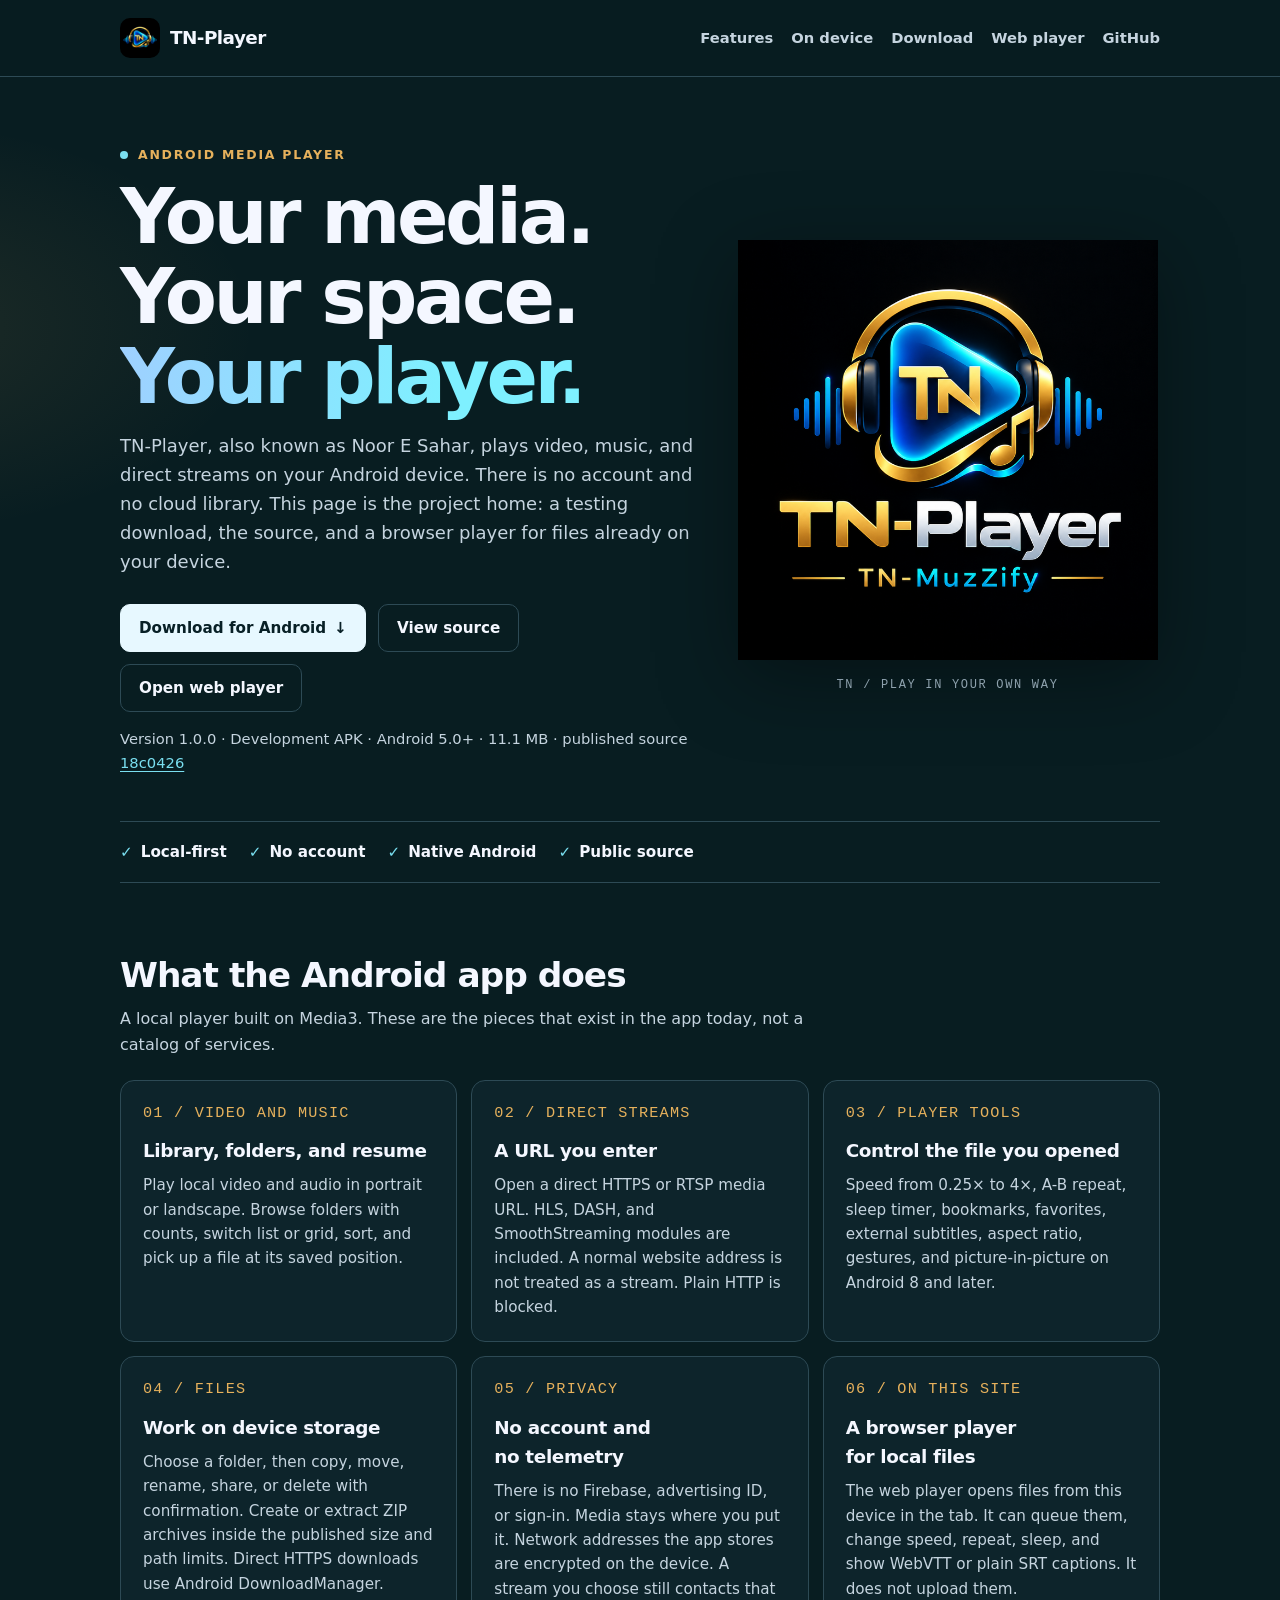
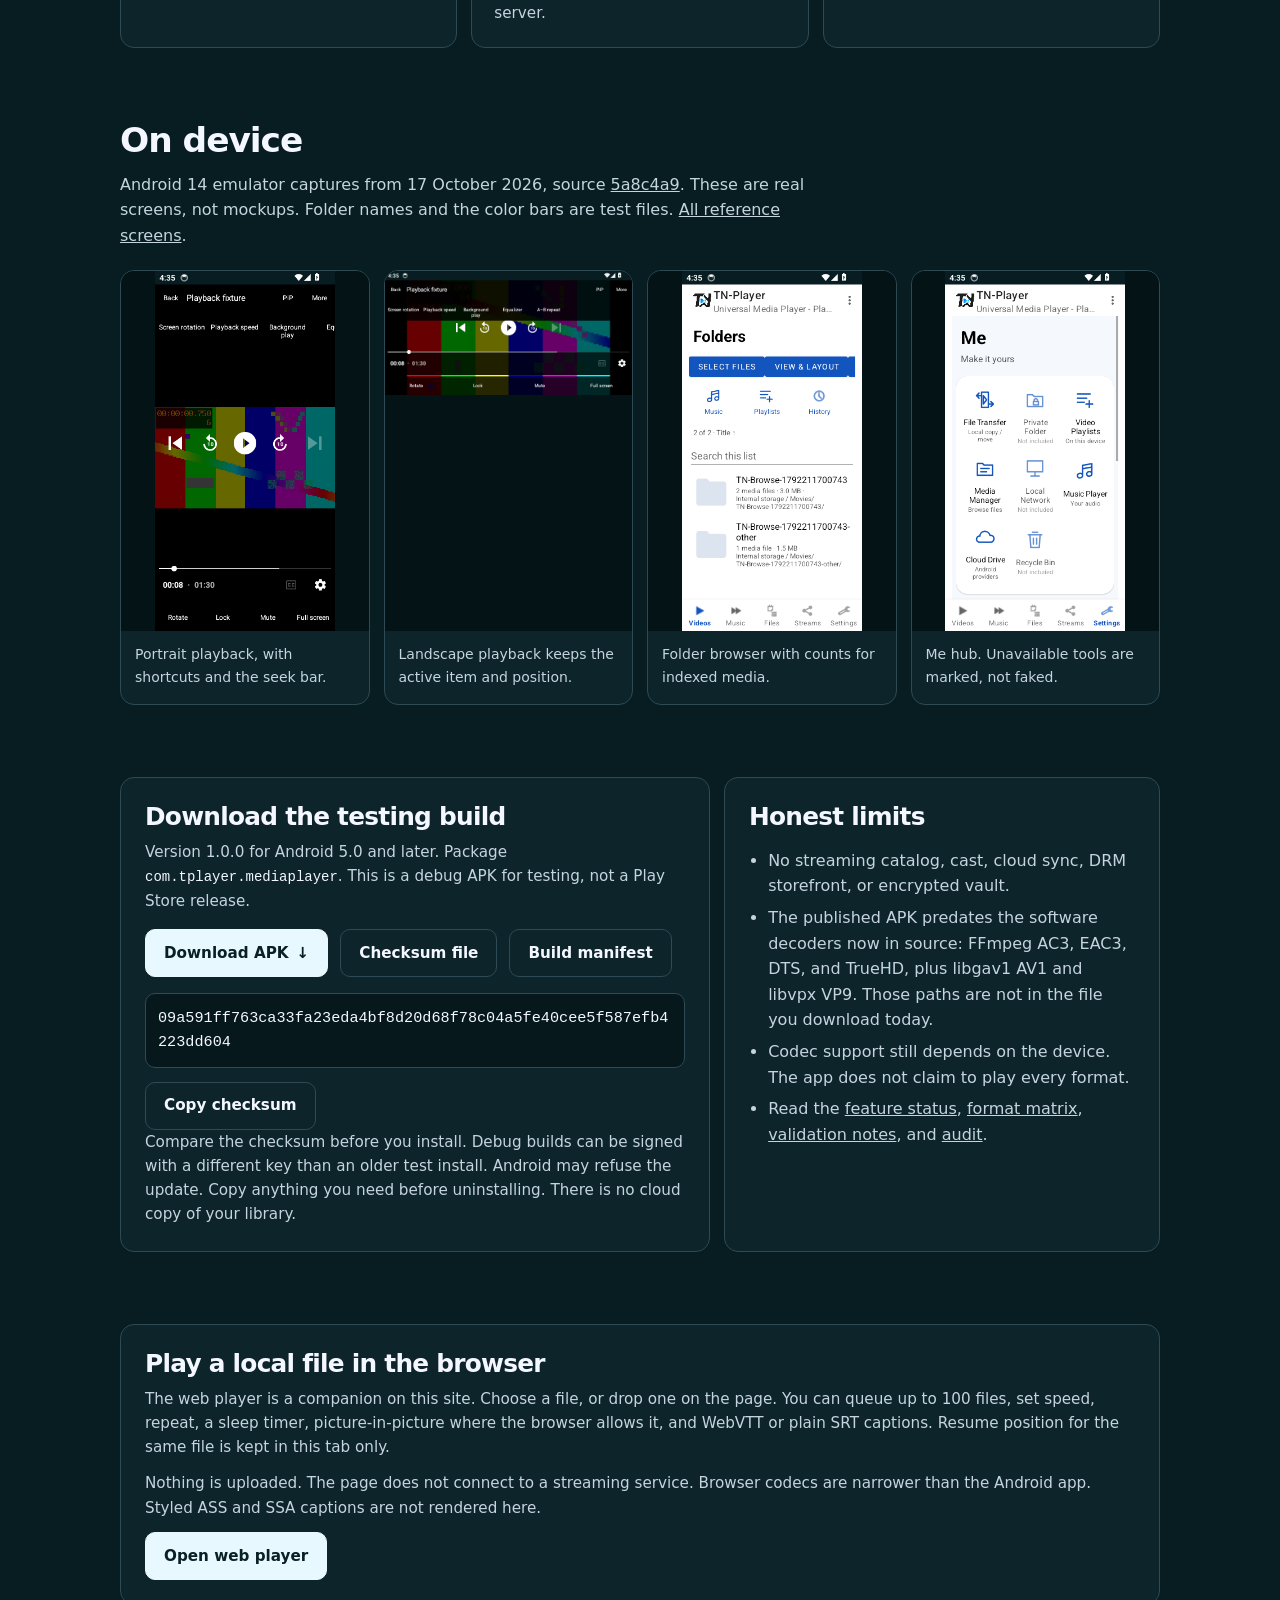
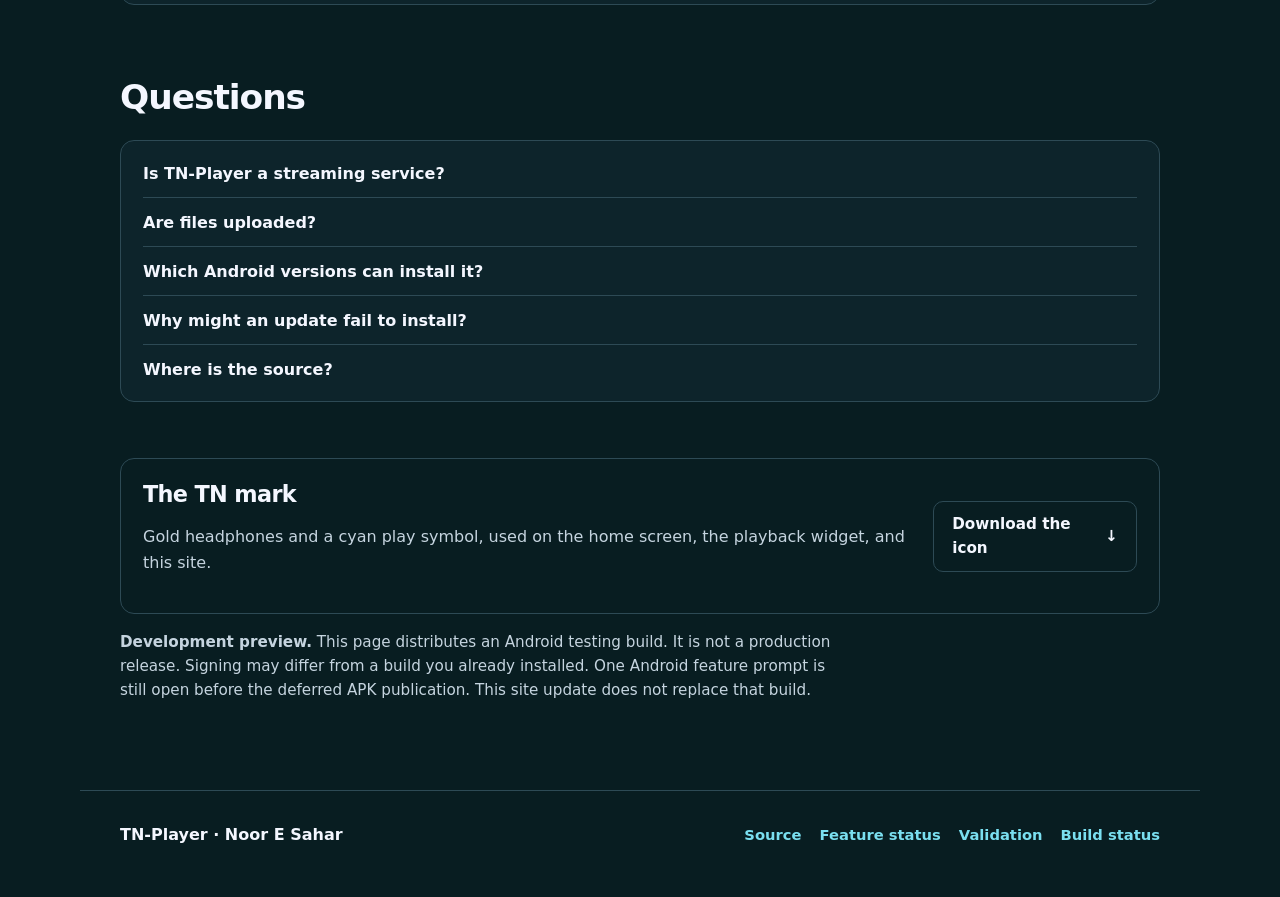
==== commit e70edd8b: "Polish the TN-Player project site and web player Make the Pages page clearer about the local Android" ====
--- a/index.html
+++ b/index.html
@@ -1,24 +1,230 @@
 <!doctype html>
 <html lang="en">
 <head>
-<meta charset="utf-8"><meta name="viewport" content="width=device-width, initial-scale=1">
-<title>TN-Player — Your media. Your player.</title>
-<meta name="description" content="Meet TN-Player, a local-first Android media player. Explore the project and download the latest testing build.">
+<meta charset="utf-8">
+<meta name="viewport" content="width=device-width, initial-scale=1">
+<title>TN-Player — local Android media player</title>
+<meta name="description" content="TN-Player (Noor E Sahar) is a local-first Android player for video, music, and direct streams. Download the testing build or open a file in the browser. No account.">
+<meta name="application-name" content="TN-Player">
+<meta name="robots" content="index, follow">
+<meta name="theme-color" content="#081d21">
+<meta name="color-scheme" content="dark">
+<link rel="canonical" href="https://tajoor621.github.io/TN-Player/">
+<meta property="og:type" content="website">
+<meta property="og:site_name" content="TN-Player">
+<meta property="og:locale" content="en_US">
+<meta property="og:title" content="TN-Player — local Android media player">
+<meta property="og:description" content="Local-first Android player for video, music, and direct streams. Testing build, public source, and a browser player for files on your device.">
+<meta property="og:url" content="https://tajoor621.github.io/TN-Player/">
+<meta property="og:image" content="https://tajoor621.github.io/TN-Player/assets/tn-player-brand.png">
+<meta property="og:image:alt" content="TN-Player icon: gold TN headphones and a cyan play symbol">
+<meta property="og:image:width" content="768">
+<meta property="og:image:height" content="768">
+<meta name="twitter:card" content="summary">
+<meta name="twitter:title" content="TN-Player — local Android media player">
+<meta name="twitter:description" content="Local-first Android player for video, music, and direct streams. No account and no cloud library.">
+<meta name="twitter:image" content="https://tajoor621.github.io/TN-Player/assets/tn-player-brand.png">
+<meta name="twitter:image:alt" content="TN-Player icon: gold TN headphones and a cyan play symbol">
 <link rel="manifest" href="./manifest.webmanifest">
+<link rel="icon" type="image/png" href="assets/tn-player-icon.png">
+<link rel="apple-touch-icon" href="assets/tn-player-icon.png">
+<link rel="stylesheet" href="./site.css">
 <script src="./pwa.js" defer></script>
-<meta name="theme-color" content="#081d21"><link rel="icon" type="image/png" href="assets/tn-player-icon.png?brand=tn-gold-cyan-20261018"><link rel="apple-touch-icon" href="assets/tn-player-icon.png?brand=tn-gold-cyan-20261018">
-<style>
-:root{color-scheme:dark;--ink:#081d21;--text:#f4f7ff;--muted:#9aa9c1;--line:#263046;--accent:#38cdee}*{box-sizing:border-box}html{scroll-behavior:smooth}body{margin:0;background:var(--ink);color:var(--text);font:16px/1.6 system-ui,-apple-system,BlinkMacSystemFont,"Segoe UI",sans-serif}a{color:inherit;text-decoration:none}a:focus-visible{outline:3px solid var(--accent);outline-offset:6px}button,a{touch-action:manipulation}main,header,footer{max-width:1200px;margin:auto;padding:0 40px}header{height:104px;display:flex;align-items:center;justify-content:space-between;border-bottom:1px solid var(--line)}.brand{display:flex;align-items:center;gap:12px;font-size:21px;font-weight:750;letter-spacing:-.6px}.brand img{width:46px;height:46px;border-radius:12px}nav{display:flex;gap:28px;color:var(--muted);font-size:14px}nav a:hover{color:white}.hero{min-height:650px;display:grid;grid-template-columns:1.1fr 1fr;align-items:center;gap:20px;padding:74px 0 64px}.eyebrow{font-size:12px;font-weight:650;letter-spacing:2px;color:var(--accent);text-transform:uppercase;display:flex;align-items:center;gap:10px}.eyebrow:before{content:"";width:6px;height:6px;border-radius:100%;background:var(--accent)}h1{font-size:clamp(48px,6.6vw,82px);line-height:1.05;font-weight:720;letter-spacing:-4px;margin:24px 0}.gradient{background:linear-gradient(100deg,#458bff,#22b9ff 72%,#38e0ed);color:transparent;background-clip:text}p{color:var(--muted)}.intro{max-width:435px;font-size:18px;line-height:1.75}.actions{display:flex;flex-wrap:wrap;gap:12px;margin-top:32px}.button{display:inline-flex;align-items:center;justify-content:center;gap:14px;padding:14px 22px;min-height:52px;border:1px solid var(--line);border-radius:9px;font-size:14px;font-weight:650;transition:background .2s}.button.primary{background:#eff5ff;color:#101725;border-color:#eff5ff}.button:hover{background:#1a263e}.button.primary:hover{background:#bfeefb}.note{font-size:12px;margin-top:18px;max-width:450px}.art{position:relative;display:flex;flex-direction:column;align-items:center}.art img{display:block;width:100%;max-width:480px;aspect-ratio:1;object-fit:contain}.art-label{color:#69809f;font:11px/1.6 ui-monospace,monospace;letter-spacing:2px;margin-top:6px}.facts{display:flex;gap:26px;flex-wrap:wrap;padding:24px 0;border-top:1px solid var(--line);border-bottom:1px solid var(--line);color:#b4c0d4;font-size:13px}.facts span:before{content:"✓";color:var(--accent);margin-right:8px}.details{padding:76px 0}.section-head{display:flex;justify-content:space-between;align-items:end;gap:28px;margin-bottom:34px}h2{font-size:32px;line-height:1.2;letter-spacing:-1.1px;margin:0}.section-head p{max-width:400px;font-size:14px;margin:0}.cards{display:grid;grid-template-columns:repeat(3,1fr);gap:16px}.card{border:1px solid var(--line);border-radius:12px;padding:28px;background:#0b1220}.number{font:12px ui-monospace,monospace;color:#5e83ae;letter-spacing:1px}h3{font-size:19px;font-weight:620;margin:24px 0 10px;letter-spacing:-.4px}.card p{font-size:14px;margin:0}.identity{display:flex;align-items:center;justify-content:space-between;gap:24px;border:1px solid var(--line);border-radius:12px;padding:30px;margin-bottom:58px}.identity h2{font-size:24px}.identity p{font-size:14px;margin:8px 0 0}.status{color:#a4b0c4;font-size:12px;max-width:820px;padding-bottom:38px}.status a{text-decoration:underline}footer{display:flex;justify-content:space-between;gap:20px;padding-top:24px;padding-bottom:32px;border-top:1px solid var(--line);font-size:12px;color:#7f91ad}.skip{position:absolute;left:-9999px}.skip:focus{left:20px;top:10px;background:#fff;color:#000;padding:10px;z-index:2}@media(max-width:760px){main,header,footer{padding-left:24px;padding-right:24px}header{height:82px}nav{gap:18px}nav .optional{display:none}.hero{grid-template-columns:1fr;padding:48px 0 32px;gap:20px}.hero h1{letter-spacing:-2.5px}.intro{font-size:17px}.art{grid-row:2;max-width:330px;margin:auto}.art img{max-width:300px}.art-label{font-size:10px}.facts{gap:16px;font-size:12px}.details{padding:48px 0}.section-head{display:block}.section-head p{margin-top:18px}.cards{grid-template-columns:1fr}.card{padding:24px}.card h3{margin-top:14px}.identity{align-items:start;flex-direction:column;padding:24px}footer{flex-wrap:wrap}}@media(prefers-reduced-motion:reduce){html{scroll-behavior:auto}*{transition:none!important}}
-</style>
+<script type="application/ld+json">
+{
+  "@context": "https://schema.org",
+  "@type": "SoftwareApplication",
+  "name": "TN-Player",
+  "alternateName": "Noor E Sahar",
+  "applicationCategory": "MultimediaApplication",
+  "operatingSystem": "Android 5.0 and later",
+  "softwareVersion": "1.0.0",
+  "url": "https://tajoor621.github.io/TN-Player/",
+  "downloadUrl": "https://tajoor621.github.io/TN-Player/downloads/TN-Player-1.0.0-debug.apk",
+  "codeRepository": "https://github.com/Tajoor621/TN-Player",
+  "description": "Local-first Android media player for video, music, and direct streams. Development build with no account and no cloud library.",
+  "isAccessibleForFree": true,
+  "offers": {
+    "@type": "Offer",
+    "price": "0",
+    "priceCurrency": "USD"
+  },
+  "sameAs": "https://github.com/Tajoor621/TN-Player",
+  "screenshot": [
+    {
+      "@type": "ImageObject",
+      "url": "https://tajoor621.github.io/TN-Player/validation/reference-ui/player-portrait.png",
+      "caption": "Portrait playback on an Android 14 emulator"
+    },
+    {
+      "@type": "ImageObject",
+      "url": "https://tajoor621.github.io/TN-Player/validation/reference-ui/folders.png",
+      "caption": "Folder browser on an Android 14 emulator"
+    }
+  ]
+}
+</script>
 </head>
 <body>
 <a class="skip" href="#main">Skip to content</a>
-<header><a class="brand" href="./" aria-label="TN-Player home"><img src="assets/tn-player-icon.png?brand=tn-gold-cyan-20261018" alt="" width="46" height="46">TN-Player</a><nav aria-label="Main navigation"><a class="optional" href="#experience">Experience</a><a href="https://github.com/Tajoor621/TN-Player">GitHub ↗</a></nav></header>
+<header class="app-titlebar">
+<div class="bar">
+<a class="brand" href="./" aria-current="page"><img src="assets/tn-player-icon.png" alt="" width="40" height="40">TN-Player</a>
+<button type="button" class="menu-button" aria-expanded="false" aria-controls="primary-nav">Menu</button>
+<nav id="primary-nav" aria-label="Primary">
+<a href="#experience">Features</a>
+<a href="#screens">On device</a>
+<a href="#download">Download</a>
+<a href="./player.html">Web player</a>
+<a href="https://github.com/Tajoor621/TN-Player">GitHub</a>
+</nav>
+</div>
+</header>
 <main id="main">
-<section class="hero" aria-labelledby="title"><div><div class="eyebrow">Android media player</div><h1 id="title">Your media.<br>Your space.<br><span class="gradient">Your player.</span></h1><p class="intro">A personal home for video, music, and streams. Built for Android, with your media at the center.</p><div class="actions"><a class="button primary" href="downloads/TN-Player-1.0.0-debug.apk" download>Download for Android <span aria-hidden="true">↓</span></a><a class="button" href="https://github.com/Tajoor621/TN-Player">Explore the source <span aria-hidden="true">↗</span></a><a class="button" href="./player.html">Open web player</a></div><p class="note">Version 1.0.0 · Development APK · Android 5.0+<br><a href="downloads/SHA256SUMS.txt">Verify download checksum</a></p></div><div class="art"><img src="assets/tn-player-brand.png?brand=tn-gold-cyan-20261018" alt="TN-Player icon: gold TN headphones and a cyan-blue play symbol" width="480" height="480" fetchpriority="high"><div class="art-label">TN / PLAY IN YOUR OWN WAY</div></div></section>
-<div class="facts" aria-label="App principles"><span>Local-first</span><span>No account required</span><span>Native Android</span><span>Open development</span></div>
-<section class="details" id="experience" aria-labelledby="experience-title"><div class="section-head"><h2 id="experience-title">Made around your media.</h2><p>A focused player foundation. Explore what works today and follow the project as it grows.</p></div><div class="cards"><article class="card"><span class="number">01 / WATCH &amp; LISTEN</span><h3>One place to press play.</h3><p>Play local video and audio in portrait or landscape. Pick up each file at its saved position and customize your player shortcuts.</p></article><article class="card"><span class="number">02 / CONNECT</span><h3>Bring your own stream.</h3><p>Open supported network streams, including HLS, DASH and RTSP, using Media3 playback.</p></article><article class="card"><span class="number">03 / STAY IN CONTROL</span><h3>Your library, your device.</h3><p>Browse folders, select files, inspect details and confirm deletions. Track downloads, retry failures, and resume each file from its saved position.</p></article></div></section>
-<section class="identity" aria-labelledby="identity-title"><div><h2 id="identity-title">A new mark. The same ambition.</h2><p>Your gold TN headphones, cyan-blue play symbol and musical mark, adapted for your home screen.</p></div><a class="button" href="assets/tn-player-icon.png?brand=tn-gold-cyan-20261018" download="TN-Player-logo.png">Download the icon <span aria-hidden="true">↓</span></a></section>
-<p class="status"><strong>Development preview.</strong> This is an Android testing build, not a production release. Format support depends on the device and playback engine. See the <a href="https://github.com/Tajoor621/TN-Player/blob/main/FEATURE_STATUS.md">feature status</a> and <a href="https://github.com/Tajoor621/TN-Player/blob/main/VALIDATION.md">validation notes</a> for current limits. Read the <a href="https://github.com/Tajoor621/TN-Player/blob/main/AUDIT.md">repository audit and roadmap</a>. View the <a href="https://github.com/Tajoor621/TN-Player/blob/main/validation/reference-ui/README.md">native app screenshots</a>. Signing may differ from previously installed test builds; preserve needed data before any uninstall.</p>
-</main><footer><span>TN-Player · Universal Media Player</span><a href="https://github.com/Tajoor621/TN-Player/actions">Build status ↗</a></footer>
-</body></html>
+<section class="hero" aria-labelledby="title">
+<div>
+<p class="eyebrow">Android media player</p>
+<h1 id="title">Your media.<br>Your space.<br><span class="gradient">Your player.</span></h1>
+<p class="lede">TN-Player, also known as Noor E Sahar, plays video, music, and direct streams on your Android device. There is no account and no cloud library. This page is the project home: a testing download, the source, and a browser player for files already on your device.</p>
+<div class="actions">
+<a class="button primary" href="downloads/TN-Player-1.0.0-debug.apk" download>Download for Android <span aria-hidden="true">↓</span></a>
+<a class="button" href="https://github.com/Tajoor621/TN-Player">View source</a>
+<a class="button" href="./player.html">Open web player</a>
+</div>
+<p class="note" id="build-meta">Version 1.0.0 · Development APK · Android 5.0+</p>
+</div>
+<figure class="art">
+<img src="assets/tn-player-brand.png" alt="TN-Player icon: gold TN headphones and a cyan play symbol" width="768" height="768" fetchpriority="high">
+<figcaption>TN / PLAY IN YOUR OWN WAY</figcaption>
+</figure>
+</section>
+<ul class="facts" aria-label="Product facts">
+<li><span aria-hidden="true">✓</span>Local-first</li>
+<li><span aria-hidden="true">✓</span>No account</li>
+<li><span aria-hidden="true">✓</span>Native Android</li>
+<li><span aria-hidden="true">✓</span>Public source</li>
+</ul>
+<section id="experience" aria-labelledby="experience-title">
+<div class="section-head">
+<h2 id="experience-title">What the Android app does</h2>
+<p>A local player built on Media3. These are the pieces that exist in the app today, not a catalog of services.</p>
+</div>
+<div class="cards">
+<article class="card"><p class="number">01 / VIDEO AND MUSIC</p><h3>Library, folders, and resume</h3><p>Play local video and audio in portrait or landscape. Browse folders with counts, switch list or grid, sort, and pick up a file at its saved position.</p></article>
+<article class="card"><p class="number">02 / DIRECT STREAMS</p><h3>A URL you enter</h3><p>Open a direct HTTPS or RTSP media URL. HLS, DASH, and SmoothStreaming modules are included. A normal website address is not treated as a stream. Plain HTTP is blocked.</p></article>
+<article class="card"><p class="number">03 / PLAYER TOOLS</p><h3>Control the file you opened</h3><p>Speed from 0.25× to 4×, A-B repeat, sleep timer, bookmarks, favorites, external subtitles, aspect ratio, gestures, and picture-in-picture on Android 8 and later.</p></article>
+<article class="card"><p class="number">04 / FILES</p><h3>Work on device storage</h3><p>Choose a folder, then copy, move, rename, share, or delete with confirmation. Create or extract ZIP archives inside the published size and path limits. Direct HTTPS downloads use Android DownloadManager.</p></article>
+<article class="card"><p class="number">05 / PRIVACY</p><h3>No account and no telemetry</h3><p>There is no Firebase, advertising ID, or sign-in. Media stays where you put it. Network addresses the app stores are encrypted on the device. A stream you choose still contacts that server.</p></article>
+<article class="card"><p class="number">06 / ON THIS SITE</p><h3>A browser player for local files</h3><p>The web player opens files from this device in the tab. It can queue them, change speed, repeat, sleep, and show WebVTT or plain SRT captions. It does not upload them.</p></article>
+</div>
+</section>
+<section id="screens" aria-labelledby="screens-title">
+<div class="section-head">
+<h2 id="screens-title">On device</h2>
+<p>Android 14 emulator captures from 17 October 2026, source <a href="https://github.com/Tajoor621/TN-Player/commit/5a8c4a9e59e757985556f12bd675808cd22215e5">5a8c4a9</a>. These are real screens, not mockups. Folder names and the color bars are test files. <a href="https://github.com/Tajoor621/TN-Player/blob/main/validation/reference-ui/README.md">All reference screens</a>.</p>
+</div>
+<div class="shots">
+<figure class="shot">
+<img src="validation/reference-ui/player-portrait.png" width="320" height="640" alt="Portrait Android player with a color-bar test video, seek bar at 8 seconds of 1 minute 30, and Rotate, Lock, Mute, and Full screen controls." loading="lazy" decoding="async">
+<figcaption>Portrait playback, with shortcuts and the seek bar.</figcaption>
+</figure>
+<figure class="shot">
+<img src="validation/reference-ui/player-landscape.png" width="640" height="320" alt="Landscape Android player showing the same color-bar video, with Equalizer and A-B repeat shortcuts above the transport controls." loading="lazy" decoding="async">
+<figcaption>Landscape playback keeps the active item and position.</figcaption>
+</figure>
+<figure class="shot">
+<img src="validation/reference-ui/folders.png" width="320" height="640" alt="Videos tab in folder view listing two test folders with media counts, plus bottom tabs for Videos, Music, Files, Streams, and Settings." loading="lazy" decoding="async">
+<figcaption>Folder browser with counts for indexed media.</figcaption>
+</figure>
+<figure class="shot">
+<img src="validation/reference-ui/settings-hub.png" width="320" height="640" alt="Settings hub titled Me. File Transfer, video playlists, media manager, and music are available. Private Folder, Local Network, and Recycle Bin are marked not included. Cloud Drive opens Android providers." loading="lazy" decoding="async">
+<figcaption>Me hub. Unavailable tools are marked, not faked.</figcaption>
+</figure>
+</div>
+</section>
+<section id="download" aria-labelledby="download-title">
+<div class="split">
+<div class="panel">
+<h2 id="download-title">Download the testing build</h2>
+<p>Version 1.0.0 for Android 5.0 and later. Package <code>com.tplayer.mediaplayer</code>. This is a debug APK for testing, not a Play Store release.</p>
+<div class="actions">
+<a class="button primary" href="downloads/TN-Player-1.0.0-debug.apk" download>Download APK <span aria-hidden="true">↓</span></a>
+<a class="button" href="downloads/SHA256SUMS.txt">Checksum file</a>
+<a class="button" href="build-info.json">Build manifest</a>
+</div>
+<p class="hash"><span class="visually-hidden">SHA-256 checksum. </span><span id="checksum">The checksum loads from SHA256SUMS.txt when this page is online.</span></p>
+<p><button type="button" id="copy-checksum">Copy checksum</button> <span id="checksum-status" role="status"></span></p>
+<noscript><p>JavaScript fills the published commit and checksum from the build files. The download links work without it.</p></noscript>
+<p>Compare the checksum before you install. Debug builds can be signed with a different key than an older test install. Android may refuse the update. Copy anything you need before uninstalling. There is no cloud copy of your library.</p>
+</div>
+<div class="panel">
+<h2>Honest limits</h2>
+<ul>
+<li>No streaming catalog, cast, cloud sync, DRM storefront, or encrypted vault.</li>
+<li>The published APK predates the software decoders now in source: FFmpeg AC3, EAC3, DTS, and TrueHD, plus libgav1 AV1 and libvpx VP9. Those paths are not in the file you download today.</li>
+<li>Codec support still depends on the device. The app does not claim to play every format.</li>
+<li>Read the <a href="https://github.com/Tajoor621/TN-Player/blob/main/FEATURE_STATUS.md">feature status</a>, <a href="https://github.com/Tajoor621/TN-Player/blob/main/docs/FORMATS.md">format matrix</a>, <a href="https://github.com/Tajoor621/TN-Player/blob/main/VALIDATION.md">validation notes</a>, and <a href="https://github.com/Tajoor621/TN-Player/blob/main/AUDIT.md">audit</a>.</li>
+</ul>
+</div>
+</div>
+</section>
+<section id="web" aria-labelledby="web-title" class="panel">
+<h2 id="web-title">Play a local file in the browser</h2>
+<p>The web player is a companion on this site. Choose a file, or drop one on the page. You can queue up to 100 files, set speed, repeat, a sleep timer, picture-in-picture where the browser allows it, and WebVTT or plain SRT captions. Resume position for the same file is kept in this tab only.</p>
+<p>Nothing is uploaded. The page does not connect to a streaming service. Browser codecs are narrower than the Android app. Styled ASS and SSA captions are not rendered here.</p>
+<p><a class="button primary" href="./player.html">Open web player</a></p>
+</section>
+<section id="questions" aria-labelledby="questions-title">
+<div class="section-head">
+<h2 id="questions-title">Questions</h2>
+</div>
+<div class="faq">
+<details>
+<summary>Is TN-Player a streaming service?</summary>
+<p>No. It plays media on your device and direct stream URLs you enter. It does not host a catalog.</p>
+</details>
+<details>
+<summary>Are files uploaded?</summary>
+<p>The Android app reads local files and the URLs you add. The web player keeps the file in the browser tab. A stream you choose contacts that server. Embedded passwords in stream URLs are rejected.</p>
+</details>
+<details>
+<summary>Which Android versions can install it?</summary>
+<p>Android 5.0 (API 21) and later. The project compiles against API 34. Picture-in-picture needs Android 8 or later.</p>
+</details>
+<details>
+<summary>Why might an update fail to install?</summary>
+<p>The download is a debug testing build. Its signing key can differ from an older test build. Uninstalling the older copy may be required. Save what you need first.</p>
+</details>
+<details>
+<summary>Where is the source?</summary>
+<p>The repository is <a href="https://github.com/Tajoor621/TN-Player">github.com/Tajoor621/TN-Player</a>. Build instructions are in the README. Publishing a new APK is manually gated while feature work is still open.</p>
+</details>
+</div>
+</section>
+<section class="identity" aria-labelledby="identity-title">
+<div>
+<h2 id="identity-title">The TN mark</h2>
+<p>Gold headphones and a cyan play symbol, used on the home screen, the playback widget, and this site.</p>
+</div>
+<a class="button" href="assets/tn-player-icon.png" download="TN-Player-logo.png">Download the icon <span aria-hidden="true">↓</span></a>
+</section>
+<p class="status"><strong>Development preview.</strong> This page distributes an Android testing build. It is not a production release. Signing may differ from a build you already installed. One Android feature prompt is still open before the deferred APK publication. This site update does not replace that build.</p>
+</main>
+<footer>
+<p>TN-Player · Noor E Sahar</p>
+<nav aria-label="Footer">
+<a href="https://github.com/Tajoor621/TN-Player">Source</a>
+<a href="https://github.com/Tajoor621/TN-Player/blob/main/FEATURE_STATUS.md">Feature status</a>
+<a href="https://github.com/Tajoor621/TN-Player/blob/main/VALIDATION.md">Validation</a>
+<a href="https://github.com/Tajoor621/TN-Player/actions">Build status</a>
+</nav>
+</footer>
+<script>
+if ("serviceWorker" in navigator) {
+    navigator.serviceWorker.register("./sw.js").catch(error => {
+        console.warn("TN-Player offline setup failed:", error);
+    });
+}
+</script>
+</body>
+</html>
--- a/site.css
+++ b/site.css
@@ -0,0 +1,569 @@
+:root {
+  color-scheme: dark;
+  --ink: #081d21;
+  --card: #0d242b;
+  --text: #f4f7ff;
+  --muted: #c5d4df;
+  --faint: #a9c0ce;
+  --line: #2d4a55;
+  --accent: #7adff0;
+  --gold: #e6b15c;
+  --primary-bg: #e7f8ff;
+  --primary-text: #082026;
+  --focus: #9aecf8;
+  --max: 1120px;
+  --header: 76px;
+}
+
+* { box-sizing: border-box; }
+
+html { scroll-behavior: smooth; }
+
+body {
+  margin: 0;
+  background:
+    radial-gradient(900px 420px at 85% -10%, rgba(90, 212, 234, 0.16), transparent 60%),
+    radial-gradient(700px 380px at -10% 8%, rgba(230, 177, 92, 0.1), transparent 55%),
+    var(--ink);
+  color: var(--text);
+  font: 16px/1.6 system-ui, -apple-system, BlinkMacSystemFont, "Segoe UI", sans-serif;
+}
+
+img { max-width: 100%; height: auto; }
+
+a { color: inherit; }
+
+p { color: var(--muted); }
+
+h1, h2, h3 { color: var(--text); text-wrap: balance; }
+
+h1 {
+  font-size: clamp(2.5rem, 7vw, 4.75rem);
+  line-height: 1.05;
+  letter-spacing: -0.045em;
+  font-weight: 720;
+  margin: 12px 0 16px;
+}
+
+h2 {
+  font-size: clamp(1.7rem, 3vw, 2.15rem);
+  line-height: 1.2;
+  letter-spacing: -0.03em;
+  margin: 0;
+}
+
+h3 { font-size: 1.15rem; letter-spacing: -0.02em; margin: 0 0 8px; }
+
+:focus-visible {
+  outline: 3px solid var(--focus);
+  outline-offset: 3px;
+}
+
+.skip {
+  position: absolute;
+  left: 16px;
+  top: 8px;
+  transform: translateY(-150%);
+  background: var(--primary-bg);
+  color: var(--primary-text);
+  padding: 10px 14px;
+  border-radius: 8px;
+  z-index: 8;
+  font-weight: 700;
+}
+
+.skip:focus { transform: none; }
+
+.app-titlebar {
+  position: sticky;
+  top: 0;
+  z-index: 5;
+  border-bottom: 1px solid var(--line);
+  background: rgba(8, 29, 33, 0.92);
+  backdrop-filter: blur(14px);
+}
+
+.menu-button { display: none; }
+
+.bar {
+  max-width: var(--max);
+  margin: 0 auto;
+  min-height: var(--header);
+  padding: 10px 40px;
+  display: flex;
+  align-items: center;
+  justify-content: space-between;
+  gap: 12px 28px;
+  flex-wrap: wrap;
+}
+
+.brand {
+  display: inline-flex;
+  align-items: center;
+  gap: 10px;
+  color: var(--text);
+  text-decoration: none;
+  font-weight: 750;
+  letter-spacing: -0.03em;
+  font-size: 1.15rem;
+  min-height: 44px;
+}
+
+.brand img { width: 40px; height: 40px; border-radius: 10px; }
+
+nav { display: flex; flex-wrap: wrap; gap: 6px 18px; }
+
+nav a {
+  color: var(--muted);
+  text-decoration: none;
+  font-size: 0.92rem;
+  font-weight: 650;
+  min-height: 44px;
+  display: inline-flex;
+  align-items: center;
+}
+
+nav a:hover { color: var(--text); }
+
+nav a[aria-current="page"] { color: var(--text); box-shadow: inset 0 -2px 0 var(--accent); }
+
+main {
+  max-width: var(--max);
+  margin: 0 auto;
+  padding: 28px 40px 72px;
+}
+
+.hero {
+  display: grid;
+  grid-template-columns: minmax(0, 1.15fr) minmax(260px, 0.85fr);
+  gap: 28px 40px;
+  align-items: center;
+  margin-top: 12px;
+  padding: 28px 0 20px;
+}
+
+.eyebrow {
+  display: flex;
+  align-items: center;
+  gap: 10px;
+  margin: 0;
+  color: var(--gold);
+  font-size: 0.78rem;
+  font-weight: 750;
+  letter-spacing: 0.14em;
+  text-transform: uppercase;
+}
+
+.eyebrow::before {
+  content: "";
+  width: 8px;
+  height: 8px;
+  border-radius: 50%;
+  background: var(--accent);
+}
+
+.lede { max-width: 42rem; font-size: 1.125rem; margin-top: 0; }
+
+.gradient { color: var(--accent); }
+
+@supports ((-webkit-background-clip: text) or (background-clip: text)) {
+  .gradient {
+    background: linear-gradient(100deg, #9fd0ff, #7ef0ff 70%);
+    -webkit-background-clip: text;
+    background-clip: text;
+    color: transparent;
+  }
+}
+
+.actions { display: flex; flex-wrap: wrap; gap: 12px; margin-top: 28px; }
+
+.button, button, input::file-selector-button {
+  display: inline-flex;
+  align-items: center;
+  justify-content: center;
+  gap: 8px;
+  min-height: 48px;
+  padding: 10px 18px;
+  border-radius: 10px;
+  border: 1px solid var(--line);
+  background: transparent;
+  color: var(--text);
+  font: inherit;
+  font-weight: 700;
+  font-size: 0.95rem;
+  text-decoration: none;
+  cursor: pointer;
+}
+
+.button.primary, button.primary {
+  background: var(--primary-bg);
+  color: var(--primary-text);
+  border-color: var(--primary-bg);
+}
+
+.button:hover, button:hover, input::file-selector-button:hover { background: #14313a; }
+
+.button.primary:hover, button.primary:hover { background: #c9eef8; }
+
+.note { font-size: 0.92rem; max-width: 40rem; }
+
+.note a, .prose a, .status a, .card a, .faq a, footer a, .hash a {
+  color: var(--accent);
+  text-decoration-thickness: 1px;
+  text-underline-offset: 3px;
+}
+
+.art { margin: 0; text-align: center; }
+
+.art img {
+  width: min(100%, 420px);
+  aspect-ratio: 1;
+  object-fit: contain;
+  filter: drop-shadow(0 18px 40px rgba(0, 0, 0, 0.35));
+}
+
+.art figcaption {
+  color: var(--faint);
+  font: 0.75rem/1.5 ui-monospace, monospace;
+  letter-spacing: 0.14em;
+  margin-top: 8px;
+}
+
+.facts {
+  display: flex;
+  flex-wrap: wrap;
+  gap: 10px 22px;
+  list-style: none;
+  margin: 12px 0 0;
+  padding: 18px 0;
+  border-top: 1px solid var(--line);
+  border-bottom: 1px solid var(--line);
+}
+
+.facts li { color: var(--text); font-size: 0.95rem; font-weight: 650; }
+
+.facts li span { color: var(--accent); margin-right: 8px; }
+
+section { margin-top: 72px; scroll-margin-top: 96px; }
+
+.section-head { max-width: 44rem; margin-bottom: 22px; }
+
+.section-head p { margin: 10px 0 0; }
+
+.cards {
+  display: grid;
+  grid-template-columns: repeat(3, minmax(0, 1fr));
+  gap: 14px;
+}
+
+.card, .panel, .faq, .shot {
+  background: var(--card);
+  border: 1px solid var(--line);
+  border-radius: 14px;
+}
+
+.card { padding: 22px; }
+
+.card p, .panel p { margin: 0; font-size: 0.95rem; }
+.card > * + * { margin-top: 12px; }
+.panel p + p { margin-top: 12px; }
+.panel .actions { margin-top: 16px; margin-bottom: 16px; }
+.panel p.hash { margin: 14px 0; }
+
+.number {
+  color: var(--gold);
+  font: 0.75rem/1.4 ui-monospace, monospace;
+  letter-spacing: 0.08em;
+}
+
+.shots {
+  display: grid;
+  grid-template-columns: repeat(4, minmax(0, 1fr));
+  gap: 14px;
+}
+
+.shot { margin: 0; overflow: hidden; }
+
+.shot img {
+  display: block;
+  width: 100%;
+  height: 360px;
+  object-fit: contain;
+  object-position: top center;
+  background: #041416;
+}
+
+.shot figcaption { padding: 12px 14px 16px; color: var(--muted); font-size: 0.875rem; }
+
+.split {
+  display: grid;
+  grid-template-columns: 1.15fr 0.85fr;
+  gap: 14px;
+}
+
+.panel { padding: 24px; }
+
+.panel h2 { font-size: 1.55rem; margin-bottom: 8px; }
+
+.panel ul, .faq ul, .shortcuts { padding-left: 1.2rem; color: var(--muted); }
+
+.panel li + li, .faq li + li { margin-top: 6px; }
+
+.hash {
+  margin: 14px 0;
+  padding: 12px;
+  border-radius: 10px;
+  background: #07181c;
+  border: 1px solid var(--line);
+  overflow-wrap: anywhere;
+  font-family: ui-monospace, monospace;
+  font-size: 0.82rem;
+  color: var(--text);
+}
+
+.identity {
+  display: flex;
+  align-items: center;
+  justify-content: space-between;
+  gap: 20px;
+  margin-top: 56px;
+  padding: 22px;
+  border: 1px solid var(--line);
+  border-radius: 14px;
+}
+
+.identity h2 { font-size: 1.4rem; }
+
+.status { max-width: 75ch; font-size: 0.95rem; }
+
+.faq { padding: 8px 22px; }
+
+.faq details { border-bottom: 1px solid var(--line); }
+
+.faq details:last-child { border-bottom: 0; }
+
+.faq summary {
+  cursor: pointer;
+  min-height: 48px;
+  display: flex;
+  align-items: center;
+  font-weight: 700;
+  color: var(--text);
+}
+
+.faq details p { margin: 0 0 16px; }
+
+footer {
+  max-width: var(--max);
+  margin: 0 auto;
+  padding: 22px 40px 40px;
+  border-top: 1px solid var(--line);
+  display: flex;
+  justify-content: space-between;
+  gap: 16px 28px;
+  flex-wrap: wrap;
+  align-items: center;
+}
+
+footer p { margin: 0; color: var(--text); font-weight: 700; }
+
+footer nav { justify-content: flex-end; }
+
+kbd, code {
+  font-family: ui-monospace, monospace;
+  font-size: 0.92em;
+}
+
+code { color: var(--text); }
+
+kbd {
+  border: 1px solid var(--line);
+  border-bottom-width: 2px;
+  border-radius: 5px;
+  padding: 0 5px;
+  color: var(--text);
+}
+
+[hidden] { display: none !important; }
+
+.player-page h1 { font-size: clamp(2.1rem, 6vw, 3.4rem); margin-top: 12px; }
+
+.picker, .stack { display: grid; gap: 8px; margin: 18px 0; }
+
+label { font-weight: 700; color: var(--text); }
+
+input[type="file"], select {
+  font: inherit;
+  color: var(--text);
+  background: #07181c;
+  border: 1px solid var(--line);
+  border-radius: 10px;
+  min-height: 48px;
+  max-width: 100%;
+  padding: 8px;
+}
+
+video {
+  display: block;
+  width: 100%;
+  max-height: 62vh;
+  min-height: 64px;
+  margin: 8px 0 12px;
+  border-radius: 12px;
+  background: #020607;
+}
+
+video[hidden] { display: none; }
+
+#tools {
+  display: flex;
+  flex-wrap: wrap;
+  gap: 12px 16px;
+  align-items: end;
+  margin: 8px 0 18px;
+  padding: 16px;
+  border: 1px solid var(--line);
+  border-radius: 14px;
+}
+
+#tools[hidden] { display: none; }
+
+#tools label { display: grid; gap: 6px; font-size: 0.92rem; }
+
+#queue {
+  list-style: none;
+  margin: 0 0 20px;
+  padding: 0;
+  display: grid;
+  gap: 8px;
+}
+
+#queue li {
+  display: grid;
+  grid-template-columns: minmax(0, 1fr) auto auto;
+  gap: 8px;
+  align-items: center;
+  padding: 8px;
+  border: 1px solid var(--line);
+  border-radius: 10px;
+}
+
+#queue [aria-current="true"] { border-color: var(--accent); }
+
+.queue-play, .queue-remove {
+  min-height: 44px;
+  min-width: 0;
+  text-align: left;
+  justify-content: flex-start;
+  overflow-wrap: anywhere;
+  white-space: normal;
+}
+
+.queue-remove { justify-content: center; }
+
+#queue [aria-current="true"] { background: #10343c; }
+
+.queue-meta { color: var(--faint); font-size: 0.82rem; }
+
+body.is-dropping main { outline: 3px dashed var(--accent); outline-offset: -12px; }
+
+.visually-hidden {
+  position: absolute;
+  width: 1px;
+  height: 1px;
+  padding: 0;
+  margin: -1px;
+  overflow: hidden;
+  clip: rect(0, 0, 0, 0);
+  white-space: nowrap;
+  border: 0;
+}
+
+@media (max-width: 980px) {
+  .cards, .shots { grid-template-columns: 1fr 1fr; }
+  .split, .hero { grid-template-columns: 1fr; }
+}
+
+@media (max-width: 680px) {
+  .bar, main, footer { padding-left: 20px; padding-right: 20px; }
+  .cards, .shots { grid-template-columns: 1fr; }
+  .shot img { height: auto; max-height: 520px; }
+  .identity { flex-direction: column; align-items: flex-start; }
+  #queue li { grid-template-columns: 1fr; }
+  html:not(.js) section { scroll-margin-top: 200px; }
+  .js .menu-button { display: inline-flex; }
+  .js:not(.nav-open) #primary-nav { display: none; }
+  .js.nav-open #primary-nav {
+    display: flex;
+    flex-direction: column;
+    position: absolute;
+    right: 20px;
+    top: calc(100% - 6px);
+    min-width: 220px;
+    padding: 8px;
+    background: #0c2228;
+    border: 1px solid var(--line);
+    border-radius: 12px;
+    z-index: 6;
+  }
+}
+
+@media (forced-colors: active) {
+  .gradient { background: none; color: CanvasText; -webkit-text-fill-color: CanvasText; }
+  .button, button, .card, .panel, .shot, .faq { border: 1px solid ButtonText; }
+}
+
+@media print {
+  body { background: #fff; color: #111; }
+  .app-titlebar, .actions, video, #tools, #install { display: none; }
+  a { text-decoration: underline; }
+  .card, .panel, .shot, .faq { break-inside: avoid; }
+}
+
+@media (prefers-reduced-motion: reduce) {
+  html { scroll-behavior: auto; }
+  *, *::before, *::after {
+    animation: none !important;
+    transition: none !important;
+  }
+}
+
+.wco-visible body { padding-top: calc(env(titlebar-area-y, 0px) + env(titlebar-area-height, 0px)); }
+
+.wco-visible .app-titlebar {
+  position: fixed;
+  top: env(titlebar-area-y, 0px);
+  left: env(titlebar-area-x, 0px);
+  width: env(titlebar-area-width, 100%);
+  height: env(titlebar-area-height, 0px);
+  max-width: none;
+  margin: 0;
+  padding: 0;
+  border: 0;
+  overflow: hidden;
+  background: #081d21;
+  z-index: 6;
+  -webkit-app-region: drag;
+  app-region: drag;
+}
+
+.wco-visible .bar {
+  max-width: none;
+  width: 100%;
+  min-height: 0;
+  height: 100%;
+  padding: 0 12px;
+  flex-wrap: nowrap;
+}
+
+.wco-visible .app-titlebar a, .wco-visible .app-titlebar button {
+  -webkit-app-region: no-drag;
+  app-region: no-drag;
+}
+
+.wco-visible .brand img {
+  width: min(28px, env(titlebar-area-height, 28px));
+  height: min(28px, env(titlebar-area-height, 28px));
+}
+
+.wco-visible .skip:focus { z-index: 7; }
